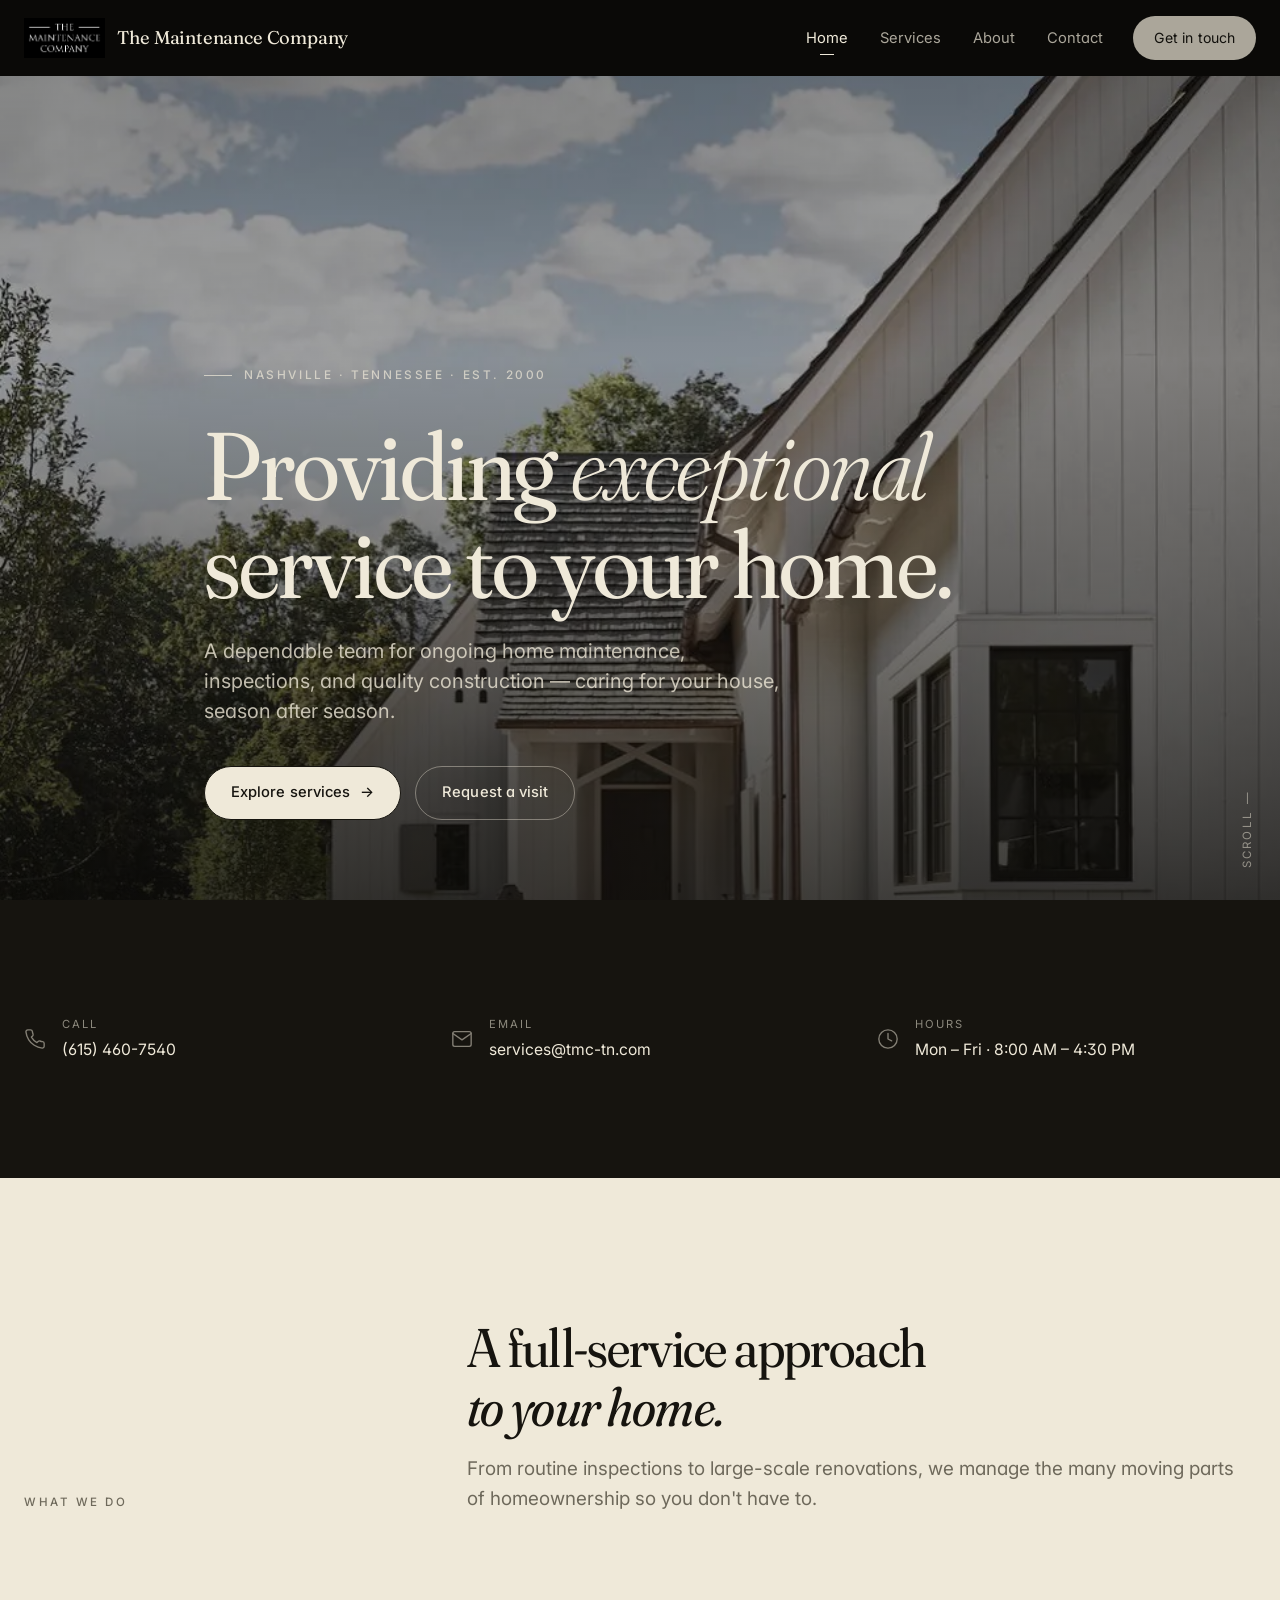
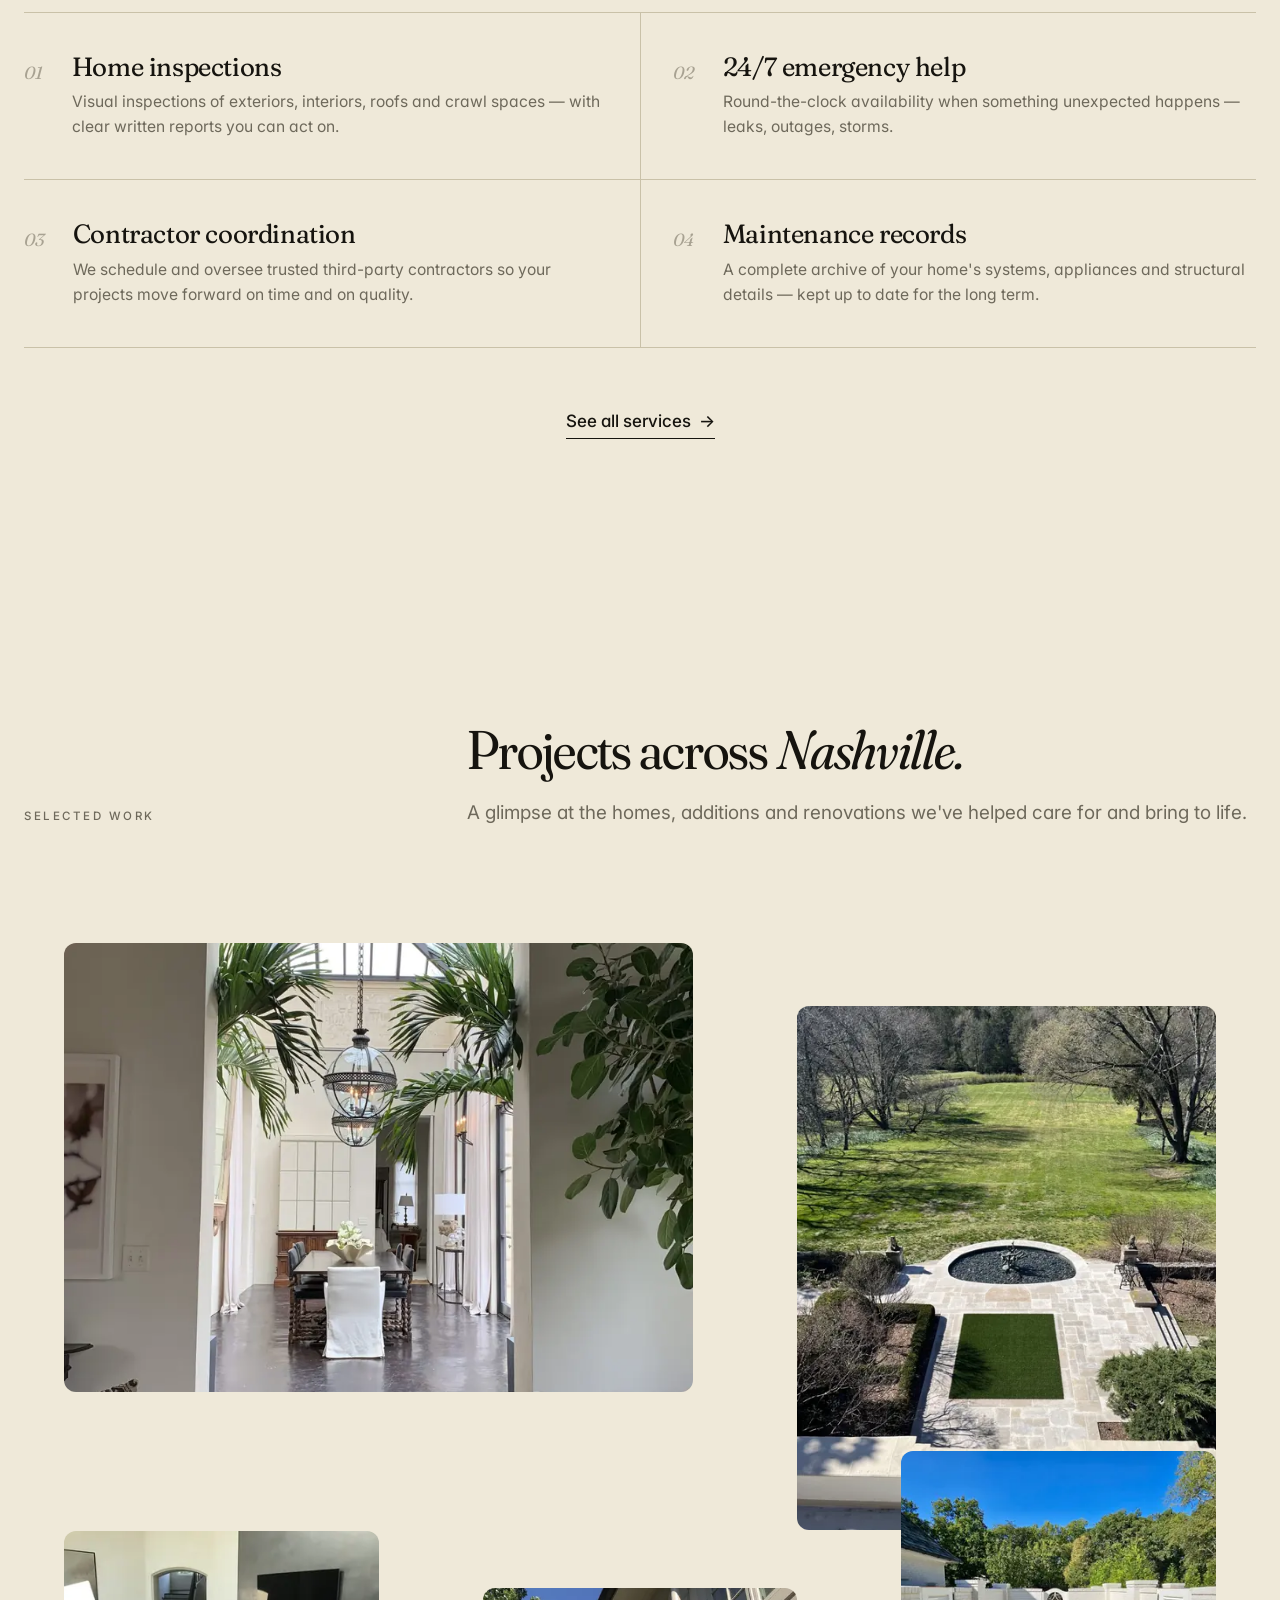
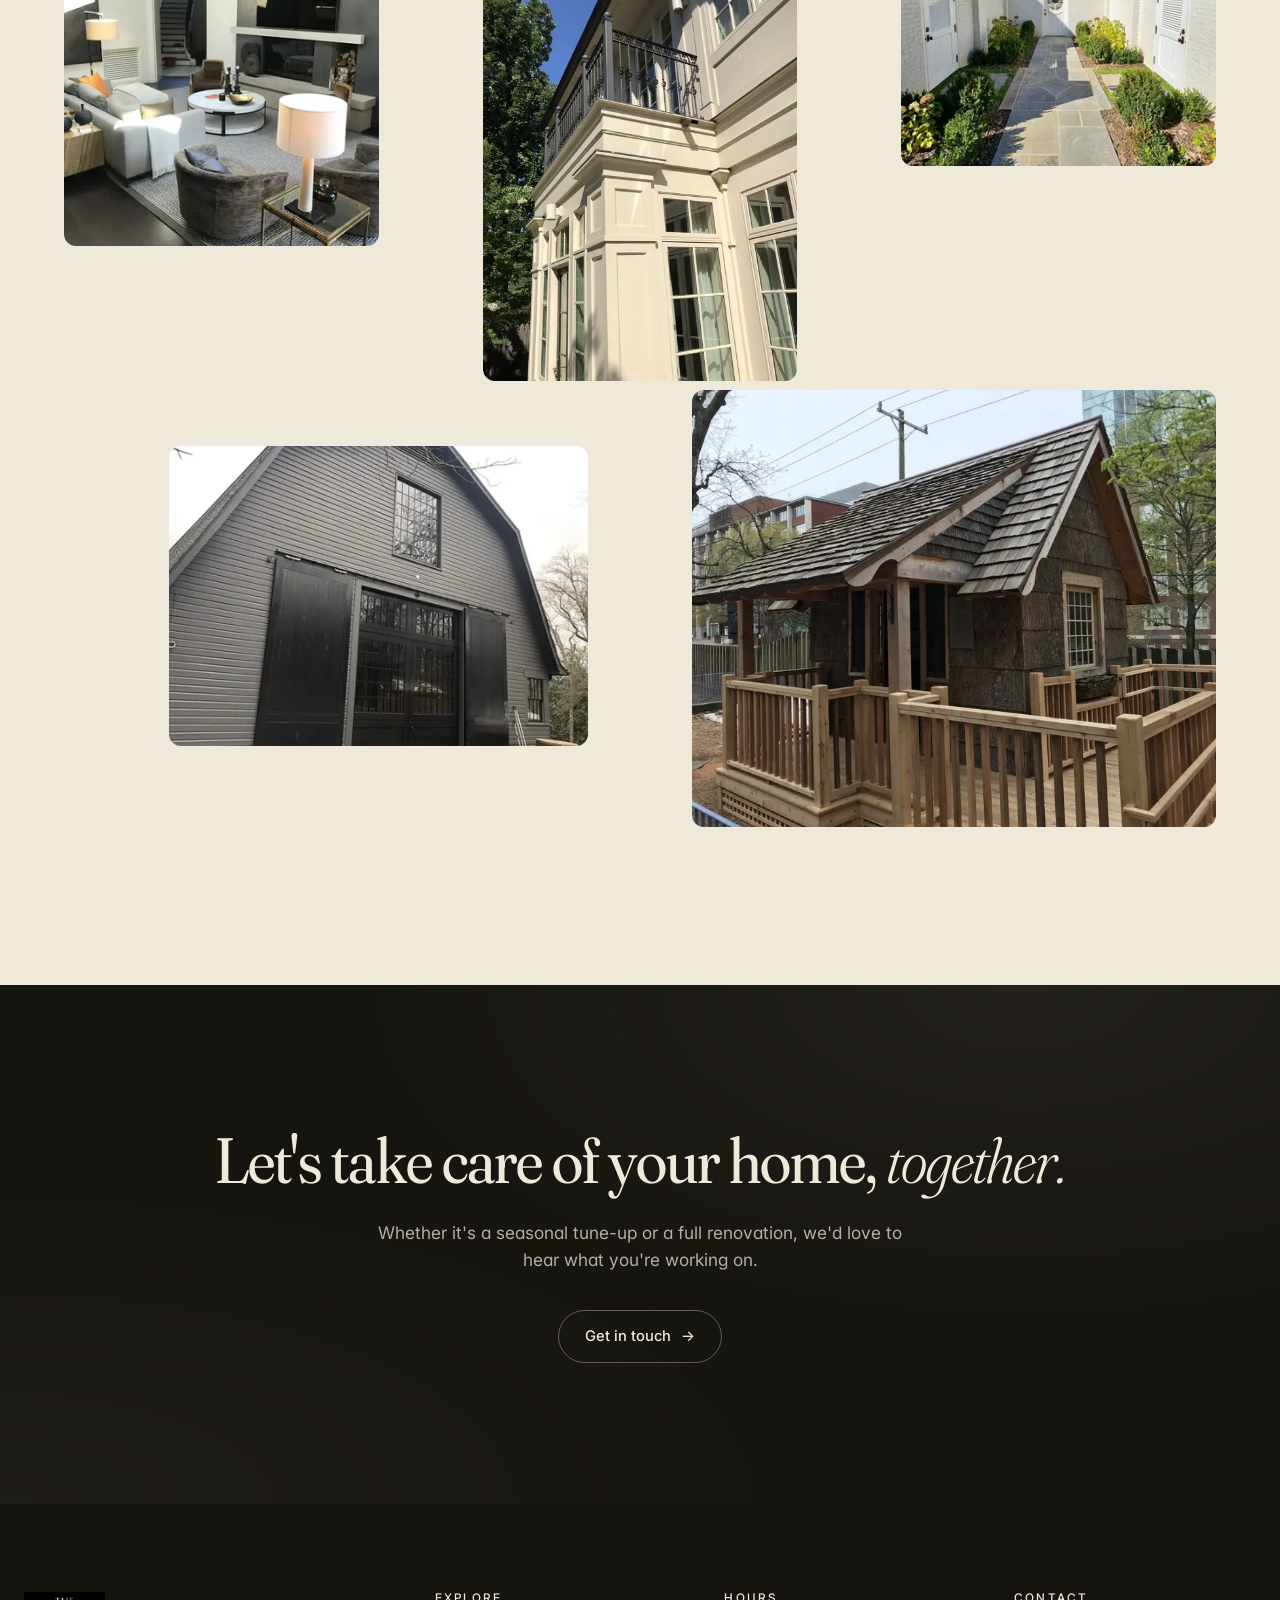
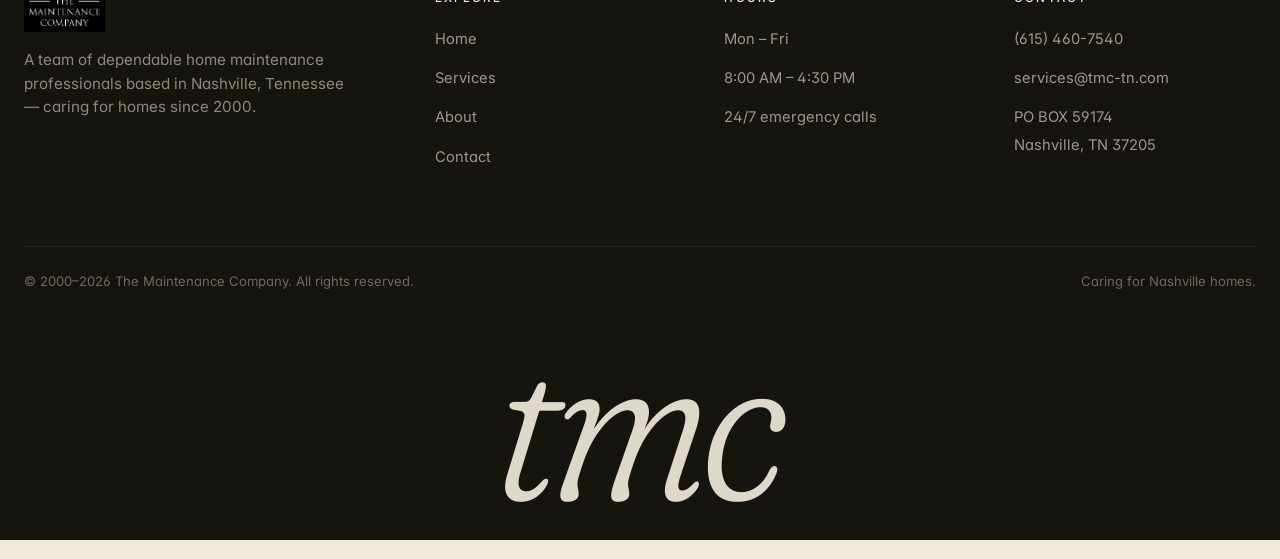
==== index.html @ e2f95df9 "Initial commit: TMC website redesign Modern responsive rebuild of tmc-tn.com: - Editorial cream + bl" ====
<!DOCTYPE html>
<html lang="en-US">
<head>
<meta charset="UTF-8" />
<meta name="viewport" content="width=device-width, initial-scale=1" />
<meta name="theme-color" content="#0a0907" />
<title>The Maintenance Company — Home Maintenance & Renovation in Nashville, TN</title>
<meta name="description" content="The Maintenance Company is a Nashville-based home maintenance, renovation and construction team. Inspections, seasonal upkeep, additions and remodels with personable, hassle-free service." />
<meta property="og:title" content="The Maintenance Company — Nashville" />
<meta property="og:description" content="Providing exceptional home maintenance and construction services across Nashville, TN." />
<meta property="og:image" content="images/hero-bg-974w.jpg" />
<meta property="og:type" content="website" />
<link rel="icon" type="image/png" href="images/logo-165w.png" />
<link rel="preconnect" href="https://fonts.googleapis.com">
<link rel="preconnect" href="https://fonts.gstatic.com" crossorigin>
<link href="https://fonts.googleapis.com/css2?family=Fraunces:ital,opsz,wght,SOFT@0,9..144,300..600,30..100;1,9..144,300..600,30..100&family=Inter:wght@300;400;500&display=swap" rel="stylesheet">
<link rel="stylesheet" href="css/styles.css" />
</head>
<body>

<a href="#main" class="skip-link">Skip to content</a>

<header class="site-header">
  <nav class="nav" aria-label="Primary">
    <a href="index.html" class="nav-logo" aria-label="The Maintenance Company — Home">
      <img src="images/logo-165w.png" alt="" width="120" height="40" />
      <span class="nav-logo-text">The Maintenance Company</span>
    </a>
    <button class="nav-toggle" aria-label="Toggle menu" aria-expanded="false" aria-controls="nav-links">
      <span class="nav-toggle-bar"></span>
    </button>
    <ul class="nav-links" id="nav-links">
      <li><a href="index.html" class="is-active">Home</a></li>
      <li><a href="services.html">Services</a></li>
      <li><a href="about.html">About</a></li>
      <li><a href="contact.html">Contact</a></li>
      <li class="nav-cta"><a href="contact.html" class="btn">Get in touch</a></li>
    </ul>
  </nav>
</header>

<main id="main">

  <section class="hero">
    <div class="hero-bg">
      <picture>
        <source type="image/webp" srcset="images/hero-bg-974w.webp">
        <img src="images/hero-bg-974w.jpg" alt="Beautifully maintained Nashville home" loading="eager" fetchpriority="high" />
      </picture>
    </div>
    <div class="container hero-inner reveal">
      <span class="hero-eyebrow">Nashville · Tennessee · est. 2000</span>
      <h1>Providing <em>exceptional</em><br />service to your home.</h1>
      <p class="lead">A dependable team for ongoing home maintenance, inspections, and quality construction — caring for your house, season after season.</p>
      <div class="hero-actions">
        <a href="services.html" class="btn btn-secondary">Explore services <span class="arrow" aria-hidden="true">→</span></a>
        <a href="contact.html" class="btn btn-ghost">Request a visit</a>
      </div>
    </div>
    <span class="hero-meta">scroll —</span>
  </section>

  <section class="quick-info section-tight" aria-label="Quick contact">
    <div class="container">
      <div class="quick-info-grid">
        <div class="quick-info-item">
          <span class="quick-info-icon" aria-hidden="true">
            <svg width="22" height="22" viewBox="0 0 24 24" fill="none" stroke="currentColor" stroke-width="1.5" stroke-linecap="round" stroke-linejoin="round"><path d="M22 16.92v3a2 2 0 0 1-2.18 2 19.79 19.79 0 0 1-8.63-3.07 19.5 19.5 0 0 1-6-6 19.79 19.79 0 0 1-3.07-8.67A2 2 0 0 1 4.11 2h3a2 2 0 0 1 2 1.72c.13.96.37 1.9.72 2.81a2 2 0 0 1-.45 2.11L8.09 9.91a16 16 0 0 0 6 6l1.27-1.27a2 2 0 0 1 2.11-.45c.91.35 1.85.59 2.81.72A2 2 0 0 1 22 16.92z"/></svg>
          </span>
          <div>
            <p class="quick-info-label">Call</p>
            <p class="quick-info-value"><a href="tel:+16154607540">(615) 460-7540</a></p>
          </div>
        </div>
        <div class="quick-info-item">
          <span class="quick-info-icon" aria-hidden="true">
            <svg width="22" height="22" viewBox="0 0 24 24" fill="none" stroke="currentColor" stroke-width="1.5" stroke-linecap="round" stroke-linejoin="round"><path d="M4 4h16c1.1 0 2 .9 2 2v12c0 1.1-.9 2-2 2H4c-1.1 0-2-.9-2-2V6c0-1.1.9-2 2-2z"/><polyline points="22,6 12,13 2,6"/></svg>
          </span>
          <div>
            <p class="quick-info-label">Email</p>
            <p class="quick-info-value"><a href="mailto:services@tmc-tn.com">services@tmc-tn.com</a></p>
          </div>
        </div>
        <div class="quick-info-item">
          <span class="quick-info-icon" aria-hidden="true">
            <svg width="22" height="22" viewBox="0 0 24 24" fill="none" stroke="currentColor" stroke-width="1.5" stroke-linecap="round" stroke-linejoin="round"><circle cx="12" cy="12" r="10"/><polyline points="12 6 12 12 16 14"/></svg>
          </span>
          <div>
            <p class="quick-info-label">Hours</p>
            <p class="quick-info-value">Mon – Fri · 8:00 AM – 4:30 PM</p>
          </div>
        </div>
      </div>
    </div>
  </section>

  <section id="services">
    <div class="container">
      <div class="section-head-split reveal">
        <div class="eyebrow-col">
          <span class="section-eyebrow">What we do</span>
        </div>
        <div>
          <h2>A full-service approach<br /><em>to your home.</em></h2>
          <p class="lead">From routine inspections to large-scale renovations, we manage the many moving parts of homeownership so you don't have to.</p>
        </div>
      </div>

      <div class="services-overview">
        <article class="service-item reveal">
          <span class="service-num">01</span>
          <div>
            <h3>Home inspections</h3>
            <p>Visual inspections of exteriors, interiors, roofs and crawl spaces — with clear written reports you can act on.</p>
          </div>
        </article>
        <article class="service-item reveal">
          <span class="service-num">02</span>
          <div>
            <h3>24/7 emergency help</h3>
            <p>Round-the-clock availability when something unexpected happens — leaks, outages, storms.</p>
          </div>
        </article>
        <article class="service-item reveal">
          <span class="service-num">03</span>
          <div>
            <h3>Contractor coordination</h3>
            <p>We schedule and oversee trusted third-party contractors so your projects move forward on time and on quality.</p>
          </div>
        </article>
        <article class="service-item reveal">
          <span class="service-num">04</span>
          <div>
            <h3>Maintenance records</h3>
            <p>A complete archive of your home's systems, appliances and structural details — kept up to date for the long term.</p>
          </div>
        </article>
      </div>

      <div style="text-align:center; margin-top:56px;" class="reveal">
        <a href="services.html" class="text-link">See all services <span class="arrow" aria-hidden="true">→</span></a>
      </div>
    </div>
  </section>

  <section>
    <div class="container-wide">
      <div class="section-head-split reveal">
        <div class="eyebrow-col">
          <span class="section-eyebrow">Selected work</span>
        </div>
        <div>
          <h2>Projects across <em>Nashville.</em></h2>
          <p class="lead">A glimpse at the homes, additions and renovations we've helped care for and bring to life.</p>
        </div>
      </div>

      <div class="gallery-editorial">
        <figure class="g-tile g-1 reveal" data-full="images/IMG_4064-1400w.jpg">
          <picture>
            <source type="image/webp" srcset="images/IMG_4064-480w.webp 480w, images/IMG_4064-800w.webp 800w, images/IMG_4064-1400w.webp 1400w" sizes="(max-width: 980px) 100vw, 55vw">
            <img loading="lazy" src="images/IMG_4064-800w.jpg" alt="Renovated home exterior detail" />
          </picture>
          <figcaption class="g-tile-caption">Exterior care</figcaption>
        </figure>

        <figure class="g-tile g-2 reveal" data-full="images/IMG_3232-1400w.jpg">
          <picture>
            <source type="image/webp" srcset="images/IMG_3232-480w.webp 480w, images/IMG_3232-800w.webp 800w, images/IMG_3232-1400w.webp 1400w" sizes="(max-width: 980px) 50vw, 35vw">
            <img loading="lazy" src="images/IMG_3232-800w.jpg" alt="Interior renovation" />
          </picture>
          <figcaption class="g-tile-caption">Interior detail</figcaption>
        </figure>

        <figure class="g-tile g-3 reveal" data-full="images/IMG_0415-1400w.jpg">
          <picture>
            <source type="image/webp" srcset="images/IMG_0415-480w.webp 480w, images/IMG_0415-800w.webp 800w" sizes="(max-width: 980px) 50vw, 30vw">
            <img loading="lazy" src="images/IMG_0415-800w.jpg" alt="Project work" />
          </picture>
        </figure>

        <figure class="g-tile g-4 reveal" data-full="images/IMG_3199-1400w.jpg">
          <picture>
            <source type="image/webp" srcset="images/IMG_3199-480w.webp 480w, images/IMG_3199-800w.webp 800w, images/IMG_3199-1400w.webp 1400w" sizes="(max-width: 980px) 50vw, 30vw">
            <img loading="lazy" src="images/IMG_3199-800w.jpg" alt="Interior finishing details" />
          </picture>
          <figcaption class="g-tile-caption">Finishes</figcaption>
        </figure>

        <figure class="g-tile g-5 reveal" data-full="images/IMG_0534-1400w.jpg">
          <picture>
            <source type="image/webp" srcset="images/IMG_0534-480w.webp 480w, images/IMG_0534-800w.webp 800w, images/IMG_0534-1400w.webp 1400w" sizes="(max-width: 980px) 50vw, 30vw">
            <img loading="lazy" src="images/IMG_0534-800w.jpg" alt="Restored facade" />
          </picture>
        </figure>

        <figure class="g-tile g-6 reveal" data-full="images/IMG_5004-1400w.jpg">
          <picture>
            <source type="image/webp" srcset="images/IMG_5004-480w.webp 480w, images/IMG_5004-800w.webp 800w, images/IMG_5004-1400w.webp 1400w" sizes="(max-width: 980px) 50vw, 35vw">
            <img loading="lazy" src="images/IMG_5004-800w.jpg" alt="Custom carpentry detail" />
          </picture>
          <figcaption class="g-tile-caption">Carpentry</figcaption>
        </figure>

        <figure class="g-tile g-7 reveal" data-full="images/IMG_0948-1400w.jpg">
          <picture>
            <source type="image/webp" srcset="images/IMG_0948-480w.webp 480w, images/IMG_0948-800w.webp 800w, images/IMG_0948-1400w.webp 1400w" sizes="(max-width: 980px) 100vw, 45vw">
            <img loading="lazy" src="images/IMG_0948-800w.jpg" alt="Home upgrade and finishes" />
          </picture>
          <figcaption class="g-tile-caption">Site work</figcaption>
        </figure>
      </div>
    </div>
  </section>

  <section class="cta-strip">
    <div class="container">
      <div class="cta-strip-inner reveal">
        <h2>Let's take care of your home, <em>together.</em></h2>
        <p>Whether it's a seasonal tune-up or a full renovation, we'd love to hear what you're working on.</p>
        <a href="contact.html" class="btn cta-btn">Get in touch <span class="arrow" aria-hidden="true">→</span></a>
      </div>
    </div>
  </section>

</main>

<footer class="site-footer">
  <div class="container">
    <div class="footer-grid">
      <div class="footer-brand">
        <a href="index.html" class="nav-logo">
          <img src="images/logo-165w.png" alt="" width="120" height="40" />
        </a>
        <p>A team of dependable home maintenance professionals based in Nashville, Tennessee — caring for homes since 2000.</p>
      </div>
      <div>
        <h4 class="footer-heading">Explore</h4>
        <ul class="footer-list">
          <li><a href="index.html">Home</a></li>
          <li><a href="services.html">Services</a></li>
          <li><a href="about.html">About</a></li>
          <li><a href="contact.html">Contact</a></li>
        </ul>
      </div>
      <div>
        <h4 class="footer-heading">Hours</h4>
        <ul class="footer-list">
          <li><span>Mon – Fri</span></li>
          <li><span>8:00 AM – 4:30 PM</span></li>
          <li><span>24/7 emergency calls</span></li>
        </ul>
      </div>
      <div>
        <h4 class="footer-heading">Contact</h4>
        <ul class="footer-list">
          <li><a href="tel:+16154607540">(615) 460-7540</a></li>
          <li><a href="mailto:services@tmc-tn.com">services@tmc-tn.com</a></li>
          <li><span>PO BOX 59174<br />Nashville, TN 37205</span></li>
        </ul>
      </div>
    </div>
    <div class="footer-bottom">
      <span>© 2000–<span id="year">2025</span> The Maintenance Company. All rights reserved.</span>
      <span>Caring for Nashville homes.</span>
    </div>
  </div>
  <p class="footer-wordmark" aria-hidden="true">tmc</p>
</footer>

<div class="lightbox" role="dialog" aria-modal="true" aria-label="Image preview">
  <button class="lightbox-close" aria-label="Close">
    <svg width="18" height="18" viewBox="0 0 24 24" fill="none" stroke="currentColor" stroke-width="1.5" stroke-linecap="round" stroke-linejoin="round"><line x1="18" y1="6" x2="6" y2="18"/><line x1="6" y1="6" x2="18" y2="18"/></svg>
  </button>
  <button class="lightbox-prev" aria-label="Previous">
    <svg width="20" height="20" viewBox="0 0 24 24" fill="none" stroke="currentColor" stroke-width="1.5" stroke-linecap="round" stroke-linejoin="round"><polyline points="15 18 9 12 15 6"/></svg>
  </button>
  <img src="" alt="" />
  <button class="lightbox-next" aria-label="Next">
    <svg width="20" height="20" viewBox="0 0 24 24" fill="none" stroke="currentColor" stroke-width="1.5" stroke-linecap="round" stroke-linejoin="round"><polyline points="9 18 15 12 9 6"/></svg>
  </button>
</div>

<script src="js/main.js" defer></script>
</body>
</html>
---- css/styles.css ----
/* ============================================================
   The Maintenance Company — Editorial Cream Theme
   ============================================================ */

:root {
  /* Surface */
  --bg:           #efe9d9;
  --bg-deep:      #e8e1cc;
  --paper:        #f7f3e7;
  --paper-soft:   #f1ecdc;

  /* Ink */
  --ink:          #16140f;
  --ink-soft:     #2a2722;
  --ink-muted:    #6e695b;
  --ink-faint:    #a8a292;

  /* Lines */
  --line:         #c9c1a8;
  --line-soft:    #d9d3bd;

  /* Accents */
  --highlight:    #c8c590;          /* warm olive marker */
  --highlight-soft:#dcd9a8;
  --header-bg:    #0a0907;
  --header-fg:    #efe9d9;

  /* Typography */
  --font-serif:   "Fraunces", Georgia, "Times New Roman", serif;
  --font-sans:    "Inter", -apple-system, BlinkMacSystemFont, "Segoe UI", Roboto, sans-serif;

  /* Layout */
  --container:    1280px;
  --container-wide: 1440px;
  --header-h:     76px;

  --ease:         cubic-bezier(0.16, 1, 0.3, 1);
  --t-slow:       0.6s;
  --t-med:        0.35s;
  --t-fast:       0.2s;

  --radius-sm:    6px;
  --radius-md:    12px;
  --radius-lg:    20px;
  --radius-pill:  999px;
}

/* ---------- Reset ---------- */
*, *::before, *::after { box-sizing: border-box; }
html { scroll-behavior: smooth; -webkit-text-size-adjust: 100%; }
body {
  margin: 0;
  font-family: var(--font-sans);
  font-weight: 400;
  font-size: 17px;
  line-height: 1.6;
  color: var(--ink-soft);
  background: var(--bg);
  -webkit-font-smoothing: antialiased;
  -moz-osx-font-smoothing: grayscale;
  font-feature-settings: "ss01", "cv11";
}
img, svg { max-width: 100%; height: auto; display: block; }
a {
  color: var(--ink);
  text-decoration: none;
  transition: opacity var(--t-fast) var(--ease), color var(--t-fast) var(--ease);
}
button { font-family: inherit; cursor: pointer; }

/* ---------- Type ---------- */
h1, h2, h3, h4 {
  font-family: var(--font-serif);
  font-weight: 400;
  line-height: 1.08;
  letter-spacing: -0.015em;
  color: var(--ink);
  margin: 0 0 0.5em;
  font-variation-settings: "opsz" 144, "SOFT" 50;
}
h1 { font-size: clamp(2.6rem, 6vw, 5rem); }
h2 { font-size: clamp(2rem, 4.4vw, 3.4rem); }
h3 { font-size: clamp(1.3rem, 2.2vw, 1.65rem); font-variation-settings: "opsz" 48, "SOFT" 50; }
h4 { font-size: 1.05rem; font-variation-settings: "opsz" 24; }

em { font-style: italic; }
.italic { font-style: italic; }
.highlight {
  background-image: linear-gradient(transparent 58%, var(--highlight) 58%);
  padding: 0 0.12em;
}
.serif { font-family: var(--font-serif); }

p { margin: 0 0 1em; }
p.lead { font-size: 1.18rem; line-height: 1.55; color: var(--ink-muted); }

/* ---------- Layout ---------- */
.container       { max-width: var(--container); margin: 0 auto; padding: 0 24px; }
.container-wide  { max-width: var(--container-wide); margin: 0 auto; padding: 0 24px; }
.container-narrow{ max-width: 800px; margin: 0 auto; padding: 0 24px; }

section { padding: clamp(80px, 11vw, 144px) 0; }
.section-tight { padding: clamp(48px, 7vw, 88px) 0; }

/* ---------- Buttons ---------- */
.btn {
  display: inline-flex;
  align-items: center;
  gap: 10px;
  padding: 14px 26px;
  font-family: var(--font-sans);
  font-weight: 500;
  font-size: 0.92rem;
  letter-spacing: 0.005em;
  border-radius: 999px;
  border: 1px solid transparent;
  transition: opacity var(--t-fast) var(--ease), background var(--t-fast) var(--ease), color var(--t-fast) var(--ease), border-color var(--t-fast) var(--ease);
  cursor: pointer;
  text-decoration: none;
  white-space: nowrap;
}
.btn .arrow {
  display: inline-block;
  transition: transform var(--t-med) var(--ease);
}
.btn:hover .arrow { transform: translateX(3px); }

.btn-primary {
  background: var(--ink);
  color: var(--bg);
}
.btn-primary:hover { opacity: 0.88; color: var(--bg); }

.btn-secondary {
  background: var(--bg);
  color: var(--ink);
  border-color: var(--ink);
}
.btn-secondary:hover { background: var(--ink); color: var(--bg); }

.btn-ghost {
  background: transparent;
  color: var(--header-fg);
  border-color: rgba(239, 233, 217, 0.4);
}
.btn-ghost:hover {
  border-color: var(--header-fg);
  background: rgba(239, 233, 217, 0.08);
  color: var(--header-fg);
}

.btn-outline-light {
  background: transparent;
  color: var(--header-fg);
  border-color: rgba(239, 233, 217, 0.35);
}
.btn-outline-light:hover {
  border-color: var(--header-fg);
  color: var(--header-fg);
}

/* Subtle text link with animated underline */
.text-link {
  display: inline-flex;
  align-items: center;
  gap: 8px;
  font-weight: 500;
  color: var(--ink);
  position: relative;
  padding: 4px 0;
}
.text-link::after {
  content: "";
  position: absolute;
  left: 0; right: 0;
  bottom: 0;
  height: 1px;
  background: currentColor;
  transform: scaleX(1);
  transform-origin: right;
  transition: transform var(--t-med) var(--ease);
}
.text-link:hover::after { transform: scaleX(0); transform-origin: left; }
.text-link .arrow { transition: transform var(--t-med) var(--ease); }
.text-link:hover .arrow { transform: translateX(4px); }

/* ---------- Header ---------- */
.site-header {
  position: fixed;
  top: 0; left: 0; right: 0;
  z-index: 100;
  height: var(--header-h);
  background: var(--header-bg);
  color: var(--header-fg);
  transition: background var(--t-med) var(--ease);
}
.nav {
  height: 100%;
  display: flex;
  align-items: center;
  justify-content: space-between;
  max-width: var(--container-wide);
  margin: 0 auto;
  padding: 0 24px;
}
.nav-logo {
  display: flex;
  align-items: center;
  gap: 12px;
  color: var(--header-fg);
}
.nav-logo img {
  height: 40px;
  width: auto;
}
.nav-logo-text {
  font-family: var(--font-serif);
  font-weight: 400;
  font-size: 1.15rem;
  letter-spacing: -0.01em;
  display: none;
}
@media (min-width: 1000px) { .nav-logo-text { display: inline; } }

.nav-links {
  display: flex;
  align-items: center;
  gap: 4px;
  list-style: none;
  margin: 0;
  padding: 0;
}
.nav-links a {
  color: var(--header-fg);
  font-weight: 400;
  font-size: 0.92rem;
  padding: 8px 14px;
  position: relative;
  opacity: 0.7;
  transition: opacity var(--t-fast) var(--ease);
}
.nav-links a:hover { opacity: 1; }
.nav-links a.is-active { opacity: 1; }
.nav-links a.is-active::after {
  content: "";
  position: absolute;
  left: 50%;
  transform: translateX(-50%);
  bottom: 0;
  width: 14px;
  height: 1px;
  background: var(--header-fg);
}
.nav-cta { margin-left: 12px; }
.nav-cta .btn {
  background: var(--header-fg);
  color: var(--ink);
  padding: 10px 20px;
  font-size: 0.88rem;
}
.nav-cta .btn:hover { background: var(--bg); color: var(--ink); opacity: 1; }

.nav-toggle {
  display: none;
  background: none;
  border: 0;
  width: 44px;
  height: 44px;
  padding: 0;
  color: var(--header-fg);
  align-items: center;
  justify-content: center;
}
.nav-toggle-bar {
  display: block;
  width: 22px;
  height: 1.5px;
  background: currentColor;
  position: relative;
  transition: background var(--t-fast) var(--ease);
}
.nav-toggle-bar::before, .nav-toggle-bar::after {
  content: "";
  position: absolute;
  width: 22px;
  height: 1.5px;
  background: currentColor;
  left: 0;
  transition: transform var(--t-med) var(--ease), top var(--t-med) var(--ease);
}
.nav-toggle-bar::before { top: -6px; }
.nav-toggle-bar::after  { top:  6px; }
.nav-toggle[aria-expanded="true"] .nav-toggle-bar { background: transparent; }
.nav-toggle[aria-expanded="true"] .nav-toggle-bar::before { top: 0; transform: rotate(45deg); }
.nav-toggle[aria-expanded="true"] .nav-toggle-bar::after  { top: 0; transform: rotate(-45deg); }

@media (max-width: 900px) {
  .nav-toggle { display: inline-flex; }
  .nav-links {
    position: fixed;
    top: var(--header-h);
    left: 0; right: 0;
    flex-direction: column;
    align-items: stretch;
    gap: 0;
    padding: 24px;
    background: var(--header-bg);
    transform: translateY(-110%);
    transition: transform var(--t-med) var(--ease);
    max-height: calc(100vh - var(--header-h));
    overflow-y: auto;
  }
  .nav-links.is-open { transform: translateY(0); }
  .nav-links a { padding: 14px 8px; font-size: 1.05rem; opacity: 0.85; }
  .nav-links a.is-active::after { display: none; }
  .nav-cta { margin: 12px 0 0; }
  .nav-cta .btn { width: 100%; justify-content: center; }
}

/* ---------- Hero ---------- */
.hero {
  position: relative;
  min-height: 100vh;
  display: flex;
  align-items: flex-end;
  color: var(--header-fg);
  padding: var(--header-h) 0 80px;
  overflow: hidden;
  background: var(--header-bg);
}
.hero-bg {
  position: absolute;
  inset: 0;
  z-index: 0;
}
.hero-bg img {
  width: 100%;
  height: 100%;
  object-fit: cover;
  object-position: center;
}
.hero-bg::after {
  content: "";
  position: absolute;
  inset: 0;
  background: linear-gradient(180deg, rgba(10,9,7,0.5) 0%, rgba(10,9,7,0.35) 40%, rgba(10,9,7,0.78) 100%);
}
.hero-inner {
  position: relative;
  z-index: 1;
  max-width: 920px;
  width: 100%;
}
.hero-eyebrow {
  display: inline-flex;
  align-items: center;
  gap: 12px;
  font-size: 0.74rem;
  font-weight: 500;
  letter-spacing: 0.22em;
  text-transform: uppercase;
  color: var(--header-fg);
  opacity: 0.7;
  margin-bottom: 32px;
}
.hero-eyebrow::before {
  content: "";
  width: 28px;
  height: 1px;
  background: currentColor;
}
.hero h1 {
  color: var(--header-fg);
  font-size: clamp(2.8rem, 7.5vw, 6rem);
  line-height: 1.02;
  margin-bottom: 24px;
  font-variation-settings: "opsz" 144, "SOFT" 50;
}
.hero h1 em {
  font-style: italic;
  font-weight: 300;
  color: var(--header-fg);
}
.hero p.lead {
  font-size: clamp(1.05rem, 1.6vw, 1.25rem);
  color: rgba(239, 233, 217, 0.78);
  margin-bottom: 40px;
  max-width: 580px;
  line-height: 1.5;
}
.hero-actions {
  display: flex;
  flex-wrap: wrap;
  gap: 14px;
}
.hero-meta {
  position: absolute;
  bottom: 32px;
  right: 24px;
  z-index: 1;
  font-size: 0.72rem;
  letter-spacing: 0.2em;
  text-transform: uppercase;
  color: var(--header-fg);
  opacity: 0.5;
  writing-mode: vertical-rl;
  transform: rotate(180deg);
  display: none;
}
@media (min-width: 1200px) { .hero-meta { display: block; } }

/* ---------- Page intro (replaces page-header) ---------- */
.page-intro {
  padding-top: calc(var(--header-h) + 72px);
  padding-bottom: clamp(64px, 8vw, 112px);
}
.page-intro .crumb {
  display: inline-block;
  font-size: 0.72rem;
  letter-spacing: 0.2em;
  text-transform: uppercase;
  color: var(--ink-muted);
  margin-bottom: 24px;
}
.page-intro h1 {
  font-size: clamp(2.4rem, 5.5vw, 4.5rem);
  margin-bottom: 24px;
  max-width: 900px;
}
.page-intro p.lead {
  max-width: 640px;
  margin-bottom: 0;
}

/* ---------- Quick info ---------- */
.quick-info {
  background: var(--ink);
  color: var(--header-fg);
}
.quick-info .container { padding-top: 28px; padding-bottom: 28px; }
.quick-info-grid {
  display: grid;
  grid-template-columns: repeat(3, 1fr);
  gap: 48px;
  align-items: center;
}
.quick-info-item {
  display: flex;
  align-items: center;
  gap: 16px;
}
.quick-info-icon {
  color: var(--header-fg);
  opacity: 0.5;
  flex: 0 0 auto;
}
.quick-info-label {
  font-size: 0.7rem;
  letter-spacing: 0.18em;
  text-transform: uppercase;
  color: rgba(239, 233, 217, 0.55);
  margin: 0 0 3px;
}
.quick-info-value {
  font-size: 0.98rem;
  font-weight: 400;
  margin: 0;
  color: var(--header-fg);
}
.quick-info-value a { color: inherit; }
.quick-info-value a:hover { opacity: 0.75; }
@media (max-width: 740px) {
  .quick-info-grid { grid-template-columns: 1fr; gap: 18px; }
  .quick-info .container { padding-top: 24px; padding-bottom: 24px; }
}

/* ---------- Section heading ---------- */
.section-eyebrow {
  display: inline-block;
  font-size: 0.72rem;
  font-weight: 500;
  letter-spacing: 0.22em;
  text-transform: uppercase;
  color: var(--ink-muted);
  margin-bottom: 20px;
}
.section-head {
  max-width: 760px;
  margin: 0 auto clamp(48px, 7vw, 80px);
  text-align: center;
}
.section-head.left { margin-left: 0; margin-right: 0; text-align: left; }
.section-head p {
  font-size: 1.05rem;
  color: var(--ink-muted);
  max-width: 600px;
  margin-inline: auto;
}
.section-head.left p { margin-inline: 0; }

/* Split heading with eyebrow on left, intro on right */
.section-head-split {
  display: grid;
  grid-template-columns: 1fr 2fr;
  gap: 48px;
  margin-bottom: clamp(48px, 7vw, 80px);
  align-items: end;
}
.section-head-split .eyebrow-col { color: var(--ink-muted); }
.section-head-split h2 { margin: 0 0 18px; }
@media (max-width: 860px) {
  .section-head-split { grid-template-columns: 1fr; gap: 16px; }
}

/* ---------- Services overview (home) ---------- */
.services-overview {
  display: grid;
  grid-template-columns: repeat(2, 1fr);
  gap: 0;
  border-top: 1px solid var(--line);
}
.service-item {
  padding: 40px 32px 40px 0;
  position: relative;
  display: flex;
  align-items: flex-start;
  gap: 28px;
  border-bottom: 1px solid var(--line);
  transition: background var(--t-med) var(--ease);
}
.service-item:nth-child(2n) { padding-left: 32px; padding-right: 0; border-left: 1px solid var(--line); }
.service-item:hover { background: var(--paper-soft); }
.service-num {
  font-family: var(--font-serif);
  font-style: italic;
  font-size: 1.1rem;
  color: var(--ink-faint);
  letter-spacing: 0.02em;
  margin-top: 6px;
  flex: 0 0 auto;
  font-variation-settings: "opsz" 24;
}
.service-item h3 { margin: 0 0 8px; }
.service-item p { color: var(--ink-muted); margin: 0; font-size: 0.98rem; }

@media (max-width: 740px) {
  .services-overview { grid-template-columns: 1fr; }
  .service-item, .service-item:nth-child(2n) { padding: 28px 0; border-left: 0; }
}

/* ---------- Service detail blocks (services page) ---------- */
.service-detail {
  display: grid;
  grid-template-columns: 1.15fr 1fr;
  gap: clamp(40px, 6vw, 80px);
  align-items: start;
  margin-bottom: clamp(80px, 12vw, 160px);
  padding: 0;
}
.service-detail:last-of-type { margin-bottom: 0; }
.service-detail.reverse { grid-template-columns: 1fr 1.15fr; }
.service-detail.reverse .service-detail-media { order: 2; }

.service-detail-media {
  position: relative;
  border-radius: var(--radius-md);
  overflow: hidden;
  aspect-ratio: 4 / 5;
  background: var(--paper-soft);
}
.service-detail-media img {
  width: 100%; height: 100%;
  object-fit: cover;
  transition: transform 1.2s var(--ease);
}
.service-detail-media:hover img { transform: scale(1.04); }
.service-detail-media .img-caption {
  position: absolute;
  left: 24px; bottom: 20px;
  font-size: 0.72rem;
  letter-spacing: 0.18em;
  text-transform: uppercase;
  color: var(--header-fg);
  text-shadow: 0 1px 8px rgba(0,0,0,0.4);
  z-index: 1;
}

.service-detail-content {
  position: sticky;
  top: calc(var(--header-h) + 32px);
  padding-top: 8px;
}
.service-detail-content h2 { margin-bottom: 18px; }
.service-detail-content > p {
  font-size: 1.08rem;
  color: var(--ink-muted);
  margin-bottom: 32px;
  line-height: 1.55;
}
.service-list-grid {
  display: grid;
  grid-template-columns: 1fr 1fr;
  gap: 0 32px;
}
.service-list {
  list-style: none;
  margin: 0;
  padding: 0;
}
.service-list li {
  padding: 12px 0;
  border-bottom: 1px solid var(--line-soft);
  font-size: 0.97rem;
  color: var(--ink-soft);
  display: flex;
  align-items: baseline;
  gap: 12px;
}
.service-list li::before {
  content: "—";
  color: var(--ink-faint);
  font-variant-numeric: tabular-nums;
  flex: 0 0 auto;
}
.service-list li:last-child { border-bottom: 0; }

.service-sub-heading {
  font-family: var(--font-sans);
  font-weight: 500;
  font-size: 0.74rem;
  letter-spacing: 0.2em;
  text-transform: uppercase;
  color: var(--ink-muted);
  margin: 32px 0 14px;
  display: flex;
  align-items: center;
  gap: 12px;
}
.service-sub-heading::before {
  content: "";
  width: 18px;
  height: 1px;
  background: var(--ink-faint);
}

@media (max-width: 920px) {
  .service-detail, .service-detail.reverse { grid-template-columns: 1fr; gap: 32px; }
  .service-detail.reverse .service-detail-media { order: 0; }
  .service-detail-media { aspect-ratio: 4 / 3; }
  .service-detail-content { position: static; }
  .service-list-grid { grid-template-columns: 1fr 1fr; gap: 0 24px; }
}
@media (max-width: 540px) {
  .service-list-grid { grid-template-columns: 1fr; }
}

/* ---------- Editorial gallery (home) ---------- */
.gallery-editorial {
  display: grid;
  grid-template-columns: repeat(12, 1fr);
  gap: 24px;
  align-items: start;
}
.g-tile {
  overflow: hidden;
  border-radius: var(--radius-md);
  background: var(--paper-soft);
  position: relative;
  cursor: zoom-in;
}
.g-tile img {
  width: 100%;
  height: 100%;
  object-fit: cover;
  transition: transform 0.9s var(--ease), opacity var(--t-med) var(--ease);
}
.g-tile:hover img { transform: scale(1.04); }

.g-tile.g-1 { grid-column: 1 / span 7; aspect-ratio: 7 / 5; }
.g-tile.g-2 { grid-column: 8 / span 5; aspect-ratio: 4 / 5; margin-top: 80px; }
.g-tile.g-3 { grid-column: 1 / span 4; aspect-ratio: 1 / 1; margin-top: -40px; }
.g-tile.g-4 { grid-column: 5 / span 4; aspect-ratio: 4 / 5; }
.g-tile.g-5 { grid-column: 9 / span 4; aspect-ratio: 1 / 1; margin-top: -120px; }
.g-tile.g-6 { grid-column: 2 / span 5; aspect-ratio: 7 / 5; margin-top: 24px; }
.g-tile.g-7 { grid-column: 7 / span 6; aspect-ratio: 6 / 5; margin-top: -32px; }

.g-tile-caption {
  position: absolute;
  left: 20px; bottom: 16px;
  font-family: var(--font-serif);
  font-style: italic;
  font-size: 0.95rem;
  color: var(--header-fg);
  letter-spacing: 0.01em;
  text-shadow: 0 1px 12px rgba(0,0,0,0.5);
  opacity: 0;
  transform: translateY(8px);
  transition: opacity var(--t-med) var(--ease), transform var(--t-med) var(--ease);
}
.g-tile:hover .g-tile-caption { opacity: 1; transform: translateY(0); }

@media (max-width: 980px) {
  .gallery-editorial { grid-template-columns: repeat(6, 1fr); gap: 16px; }
  .g-tile.g-1 { grid-column: 1 / span 6; aspect-ratio: 7 / 5; margin-top: 0; }
  .g-tile.g-2 { grid-column: 1 / span 3; aspect-ratio: 4 / 5; margin-top: 0; }
  .g-tile.g-3 { grid-column: 4 / span 3; aspect-ratio: 4 / 5; margin-top: 0; }
  .g-tile.g-4 { grid-column: 1 / span 6; aspect-ratio: 7 / 5; margin-top: 0; }
  .g-tile.g-5 { grid-column: 1 / span 3; aspect-ratio: 1 / 1; margin-top: 0; }
  .g-tile.g-6 { grid-column: 4 / span 3; aspect-ratio: 1 / 1; margin-top: 0; }
  .g-tile.g-7 { grid-column: 1 / span 6; aspect-ratio: 7 / 5; margin-top: 0; }
}
@media (max-width: 600px) {
  .gallery-editorial { grid-template-columns: 1fr; }
  .g-tile { grid-column: 1 !important; aspect-ratio: 4 / 3 !important; margin-top: 0 !important; }
}

/* ---------- Project grid (services page) ---------- */
.project-grid {
  display: grid;
  grid-template-columns: repeat(12, 1fr);
  gap: 24px;
}
.p-tile { overflow: hidden; border-radius: var(--radius-md); background: var(--paper-soft); cursor: zoom-in; position: relative; }
.p-tile img { width: 100%; height: 100%; object-fit: cover; transition: transform 0.9s var(--ease); }
.p-tile:hover img { transform: scale(1.04); }
.p-1 { grid-column: 1 / span 8; aspect-ratio: 16 / 10; }
.p-2 { grid-column: 9 / span 4; aspect-ratio: 4 / 5; }
.p-3 { grid-column: 1 / span 4; aspect-ratio: 4 / 5; }
.p-4 { grid-column: 5 / span 4; aspect-ratio: 1 / 1; }
.p-5 { grid-column: 9 / span 4; aspect-ratio: 4 / 5; }
.p-6 { grid-column: 1 / span 6; aspect-ratio: 5 / 4; }
.p-7 { grid-column: 7 / span 6; aspect-ratio: 5 / 4; }
@media (max-width: 980px) {
  .project-grid { grid-template-columns: repeat(6, 1fr); }
  .p-1 { grid-column: 1 / span 6; aspect-ratio: 16 / 10; }
  .p-2 { grid-column: 1 / span 3; aspect-ratio: 4 / 5; }
  .p-3 { grid-column: 4 / span 3; aspect-ratio: 4 / 5; }
  .p-4 { grid-column: 1 / span 3; aspect-ratio: 1 / 1; }
  .p-5 { grid-column: 4 / span 3; aspect-ratio: 1 / 1; }
  .p-6 { grid-column: 1 / span 6; aspect-ratio: 5 / 4; }
  .p-7 { grid-column: 1 / span 6; aspect-ratio: 5 / 4; }
}
@media (max-width: 600px) {
  .project-grid { grid-template-columns: 1fr; }
  .p-tile { grid-column: 1 !important; aspect-ratio: 4 / 3 !important; }
}

/* ---------- Lightbox ---------- */
.lightbox {
  position: fixed;
  inset: 0;
  background: rgba(10, 9, 7, 0.96);
  z-index: 200;
  display: none;
  align-items: center;
  justify-content: center;
  padding: 32px;
  cursor: zoom-out;
}
.lightbox.is-open { display: flex; }
.lightbox img {
  max-width: 100%;
  max-height: 90vh;
  border-radius: var(--radius-sm);
  cursor: default;
}
.lightbox-close, .lightbox-prev, .lightbox-next {
  position: absolute;
  background: transparent;
  color: var(--header-fg);
  border: 1px solid rgba(239, 233, 217, 0.25);
  width: 44px; height: 44px;
  border-radius: 50%;
  display: grid;
  place-items: center;
  transition: background var(--t-fast) var(--ease), border-color var(--t-fast) var(--ease);
  cursor: pointer;
}
.lightbox-close:hover, .lightbox-prev:hover, .lightbox-next:hover {
  background: rgba(239, 233, 217, 0.08);
  border-color: var(--header-fg);
}
.lightbox-close { top: 24px; right: 24px; }
.lightbox-prev  { left: 24px; top: 50%; transform: translateY(-50%); }
.lightbox-next  { right: 24px; top: 50%; transform: translateY(-50%); }

/* ---------- About intro ---------- */
.about-intro {
  display: grid;
  grid-template-columns: 1fr 1fr;
  gap: clamp(40px, 6vw, 96px);
  align-items: start;
}
.about-intro-statement {
  font-family: var(--font-serif);
  font-size: clamp(1.7rem, 3vw, 2.4rem);
  line-height: 1.18;
  color: var(--ink);
  margin: 0;
  letter-spacing: -0.01em;
  font-variation-settings: "opsz" 72, "SOFT" 50;
}
.about-intro-statement em { font-style: italic; font-weight: 300; }
.about-intro-body { color: var(--ink-muted); font-size: 1.04rem; line-height: 1.65; }
.about-intro-body p:first-child { margin-top: 0; }
.about-intro-body p:last-child  { margin-bottom: 0; }
@media (max-width: 860px) {
  .about-intro { grid-template-columns: 1fr; gap: 32px; }
}

/* ---------- Stats ---------- */
.stats {
  background: var(--paper);
  border-top: 1px solid var(--line);
  border-bottom: 1px solid var(--line);
}
.stats-grid {
  display: grid;
  grid-template-columns: repeat(4, 1fr);
  gap: 32px;
}
.stat {
  border-left: 1px solid var(--line);
  padding-left: 24px;
}
.stat:first-child { border-left: 0; padding-left: 0; }
.stat-num {
  font-family: var(--font-serif);
  font-weight: 400;
  font-style: italic;
  font-size: clamp(2.4rem, 4vw, 3.4rem);
  color: var(--ink);
  margin: 0;
  line-height: 1;
  font-variation-settings: "opsz" 72;
}
.stat-label {
  margin-top: 12px;
  font-size: 0.78rem;
  letter-spacing: 0.16em;
  text-transform: uppercase;
  color: var(--ink-muted);
}
@media (max-width: 740px) {
  .stats-grid { grid-template-columns: repeat(2, 1fr); gap: 32px 24px; }
  .stat { border-left: 0; padding-left: 0; }
  .stat:nth-child(odd) { padding-right: 12px; }
}

/* ---------- Team ---------- */
.team-grid {
  display: grid;
  grid-template-columns: repeat(auto-fill, minmax(220px, 1fr));
  gap: 24px;
}
.team-card {
  background: transparent;
  border: 1px solid var(--line-soft);
  border-radius: var(--radius-md);
  padding: 0;
  transition: border-color var(--t-med) var(--ease), background var(--t-med) var(--ease);
  overflow: hidden;
}
.team-card:hover { border-color: var(--line); background: var(--paper-soft); }
.team-avatar {
  width: 100%;
  aspect-ratio: 1 / 1;
  background: var(--paper-soft);
  display: grid;
  place-items: center;
  border-bottom: 1px solid var(--line-soft);
  color: var(--ink-faint);
}
.team-card:hover .team-avatar { background: var(--paper); }
.team-avatar svg { width: 56%; height: 56%; }
.team-info { padding: 20px 22px; }
.team-name {
  font-family: var(--font-serif);
  font-weight: 400;
  font-size: 1.15rem;
  color: var(--ink);
  margin: 0 0 4px;
  font-variation-settings: "opsz" 36;
}
.team-email {
  font-size: 0.84rem;
  color: var(--ink-muted);
  word-break: break-all;
}
.team-email a { color: var(--ink-muted); }
.team-email a:hover { color: var(--ink); }

/* ---------- Contact ---------- */
.contact-grid {
  display: grid;
  grid-template-columns: 1.1fr 1fr;
  gap: clamp(40px, 6vw, 80px);
  align-items: start;
}
@media (max-width: 860px) { .contact-grid { grid-template-columns: 1fr; gap: 32px; } }

.contact-card {
  background: var(--paper);
  border: 1px solid var(--line-soft);
  border-radius: var(--radius-md);
  padding: clamp(28px, 4vw, 44px);
}
.contact-info-list {
  list-style: none;
  margin: 0;
  padding: 0;
}
.contact-info-list li {
  display: flex;
  gap: 18px;
  padding: 20px 0;
  border-bottom: 1px solid var(--line-soft);
}
.contact-info-list li:last-child { border-bottom: 0; padding-bottom: 0; }
.contact-info-list li:first-child { padding-top: 0; }
.contact-info-icon {
  flex: 0 0 22px;
  color: var(--ink-faint);
  margin-top: 4px;
}
.contact-info-label {
  font-size: 0.72rem;
  letter-spacing: 0.16em;
  text-transform: uppercase;
  color: var(--ink-muted);
  margin: 0 0 6px;
}
.contact-info-value {
  font-size: 1rem;
  color: var(--ink);
  margin: 0;
  line-height: 1.45;
}
.contact-info-value a { color: var(--ink); }
.contact-info-value a:hover { opacity: 0.7; }

/* Form */
.form-field { margin-bottom: 20px; }
.form-field label {
  display: block;
  font-size: 0.72rem;
  font-weight: 500;
  letter-spacing: 0.14em;
  text-transform: uppercase;
  color: var(--ink-muted);
  margin-bottom: 8px;
}
.form-field input,
.form-field textarea {
  width: 100%;
  padding: 12px 0;
  font-family: inherit;
  font-size: 1rem;
  color: var(--ink);
  background: transparent;
  border: 0;
  border-bottom: 1px solid var(--line);
  border-radius: 0;
  transition: border-color var(--t-fast) var(--ease);
}
.form-field input::placeholder,
.form-field textarea::placeholder { color: var(--ink-faint); }
.form-field input:focus,
.form-field textarea:focus {
  outline: 0;
  border-bottom-color: var(--ink);
}
.form-field textarea { resize: vertical; min-height: 110px; }
.form-row { display: grid; grid-template-columns: 1fr 1fr; gap: 24px; }
@media (max-width: 540px) { .form-row { grid-template-columns: 1fr; gap: 0; } }
.form-status {
  margin-top: 16px;
  font-size: 0.88rem;
  color: var(--ink-muted);
}
.form-status.success { color: var(--ink); }

.map-embed {
  border-radius: var(--radius-md);
  overflow: hidden;
  border: 1px solid var(--line-soft);
  background: var(--paper-soft);
  margin-top: 32px;
}
.map-embed iframe {
  display: block;
  width: 100%;
  height: 320px;
  border: 0;
  filter: grayscale(0.2) contrast(0.95);
}

/* ---------- CTA strip (black, editorial) ---------- */
.cta-strip {
  background: var(--ink);
  color: var(--header-fg);
  position: relative;
  overflow: hidden;
}
.cta-strip::before {
  content: "";
  position: absolute;
  inset: 0;
  background:
    radial-gradient(ellipse at 80% 0%, rgba(239, 233, 217, 0.06), transparent 50%),
    radial-gradient(ellipse at 0% 100%, rgba(239, 233, 217, 0.04), transparent 50%);
  pointer-events: none;
}
.cta-strip .container { position: relative; }
.cta-strip-inner {
  max-width: 920px;
  margin: 0 auto;
  text-align: center;
}
.cta-strip h2 {
  color: var(--header-fg);
  font-size: clamp(2.2rem, 5vw, 4rem);
  margin-bottom: 24px;
  font-variation-settings: "opsz" 144, "SOFT" 50;
}
.cta-strip h2 em { font-style: italic; font-weight: 300; }
.cta-strip p {
  color: rgba(239, 233, 217, 0.72);
  font-size: 1.08rem;
  margin: 0 auto 36px;
  max-width: 560px;
}
.cta-strip .cta-btn {
  background: transparent;
  color: var(--header-fg);
  border: 1px solid rgba(239, 233, 217, 0.35);
}
.cta-strip .cta-btn:hover {
  background: var(--header-fg);
  color: var(--ink);
  border-color: var(--header-fg);
  opacity: 1;
}

/* ---------- Footer (editorial with wordmark) ---------- */
.site-footer {
  background: var(--ink);
  color: rgba(239, 233, 217, 0.72);
  padding: 88px 0 0;
}
.footer-grid {
  display: grid;
  grid-template-columns: 1.5fr 1fr 1fr 1fr;
  gap: 48px;
  margin-bottom: 64px;
}
@media (max-width: 860px) {
  .footer-grid { grid-template-columns: 1fr 1fr; gap: 32px; }
}
@media (max-width: 540px) {
  .footer-grid { grid-template-columns: 1fr; gap: 24px; }
}
.footer-brand .nav-logo { color: var(--header-fg); margin-bottom: 16px; }
.footer-brand p {
  color: rgba(239, 233, 217, 0.55);
  font-size: 0.95rem;
  max-width: 320px;
  line-height: 1.55;
}
.footer-heading {
  font-family: var(--font-sans);
  font-weight: 500;
  font-size: 0.74rem;
  letter-spacing: 0.18em;
  text-transform: uppercase;
  color: var(--header-fg);
  margin: 0 0 20px;
}
.footer-list {
  list-style: none;
  margin: 0;
  padding: 0;
}
.footer-list li { margin-bottom: 12px; }
.footer-list a, .footer-list span {
  color: rgba(239, 233, 217, 0.62);
  font-size: 0.92rem;
  line-height: 1.45;
}
.footer-list a:hover { color: var(--header-fg); }
.footer-bottom {
  border-top: 1px solid rgba(239, 233, 217, 0.08);
  padding: 24px 0 28px;
  display: flex;
  flex-wrap: wrap;
  justify-content: space-between;
  gap: 16px;
  color: rgba(239, 233, 217, 0.4);
  font-size: 0.82rem;
}
.footer-wordmark {
  font-family: var(--font-serif);
  font-style: italic;
  font-weight: 300;
  font-size: clamp(5rem, 18vw, 18rem);
  line-height: 0.85;
  color: var(--header-fg);
  opacity: 0.92;
  letter-spacing: -0.02em;
  white-space: nowrap;
  margin: 0;
  padding: 0 0 24px;
  text-align: center;
  font-variation-settings: "opsz" 144, "SOFT" 100;
  user-select: none;
}

/* ---------- Reveal on scroll ---------- */
.reveal {
  opacity: 0;
  transform: translateY(16px);
  transition: opacity 0.9s var(--ease), transform 0.9s var(--ease);
}
.reveal.is-visible {
  opacity: 1;
  transform: none;
}
.reveal-stagger > * {
  opacity: 0;
  transform: translateY(20px);
  transition: opacity 0.9s var(--ease), transform 0.9s var(--ease);
  transition-delay: calc(var(--i, 0) * 80ms);
}
.reveal-stagger.is-visible > * {
  opacity: 1;
  transform: none;
}

/* ---------- Utility ---------- */
.skip-link {
  position: absolute;
  top: -100px;
  left: 16px;
  background: var(--ink);
  color: var(--header-fg);
  padding: 12px 18px;
  border-radius: var(--radius-sm);
  z-index: 200;
}
.skip-link:focus { top: 12px; color: var(--header-fg); }

.divider {
  height: 1px;
  background: var(--line);
  border: 0;
  margin: 0;
}

@media (prefers-reduced-motion: reduce) {
  *, *::before, *::after {
    animation-duration: 0.001s !important;
    transition-duration: 0.001s !important;
    scroll-behavior: auto !important;
  }
  .reveal, .reveal-stagger > * { opacity: 1; transform: none; }
}
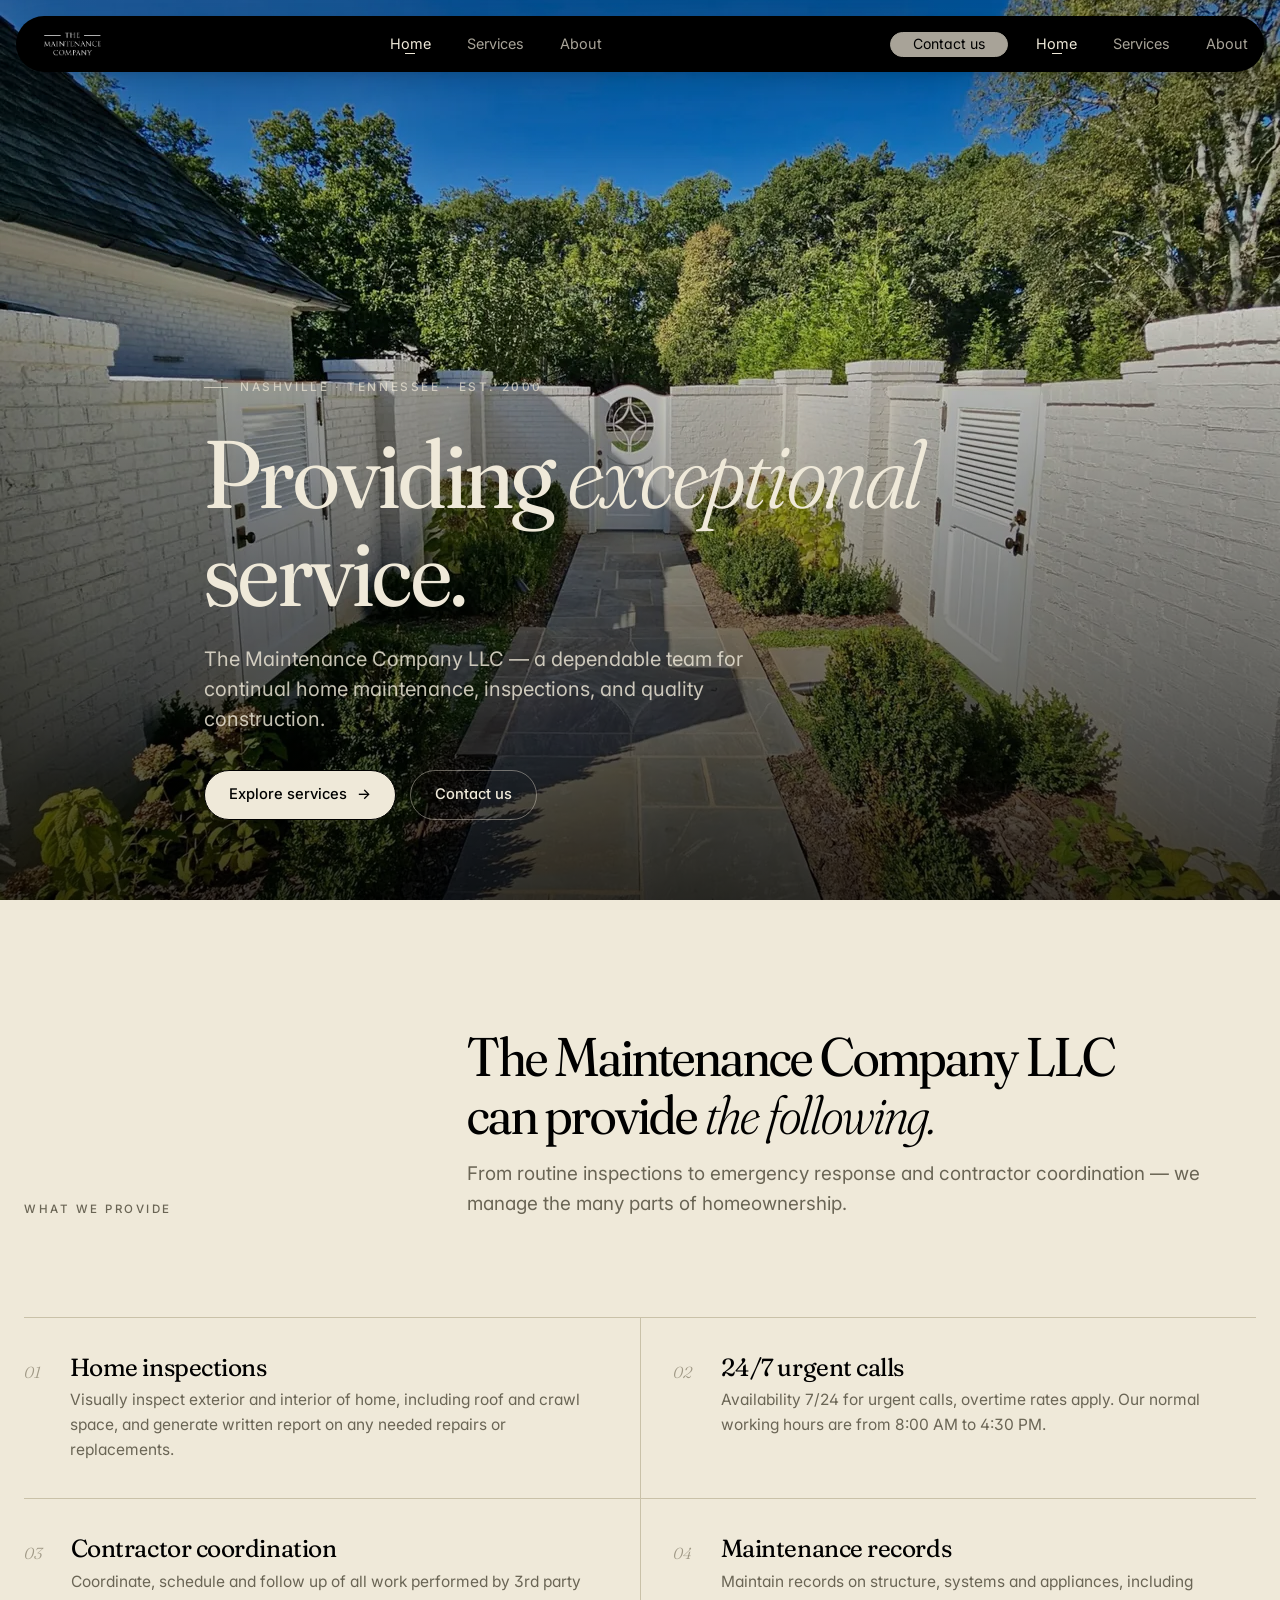
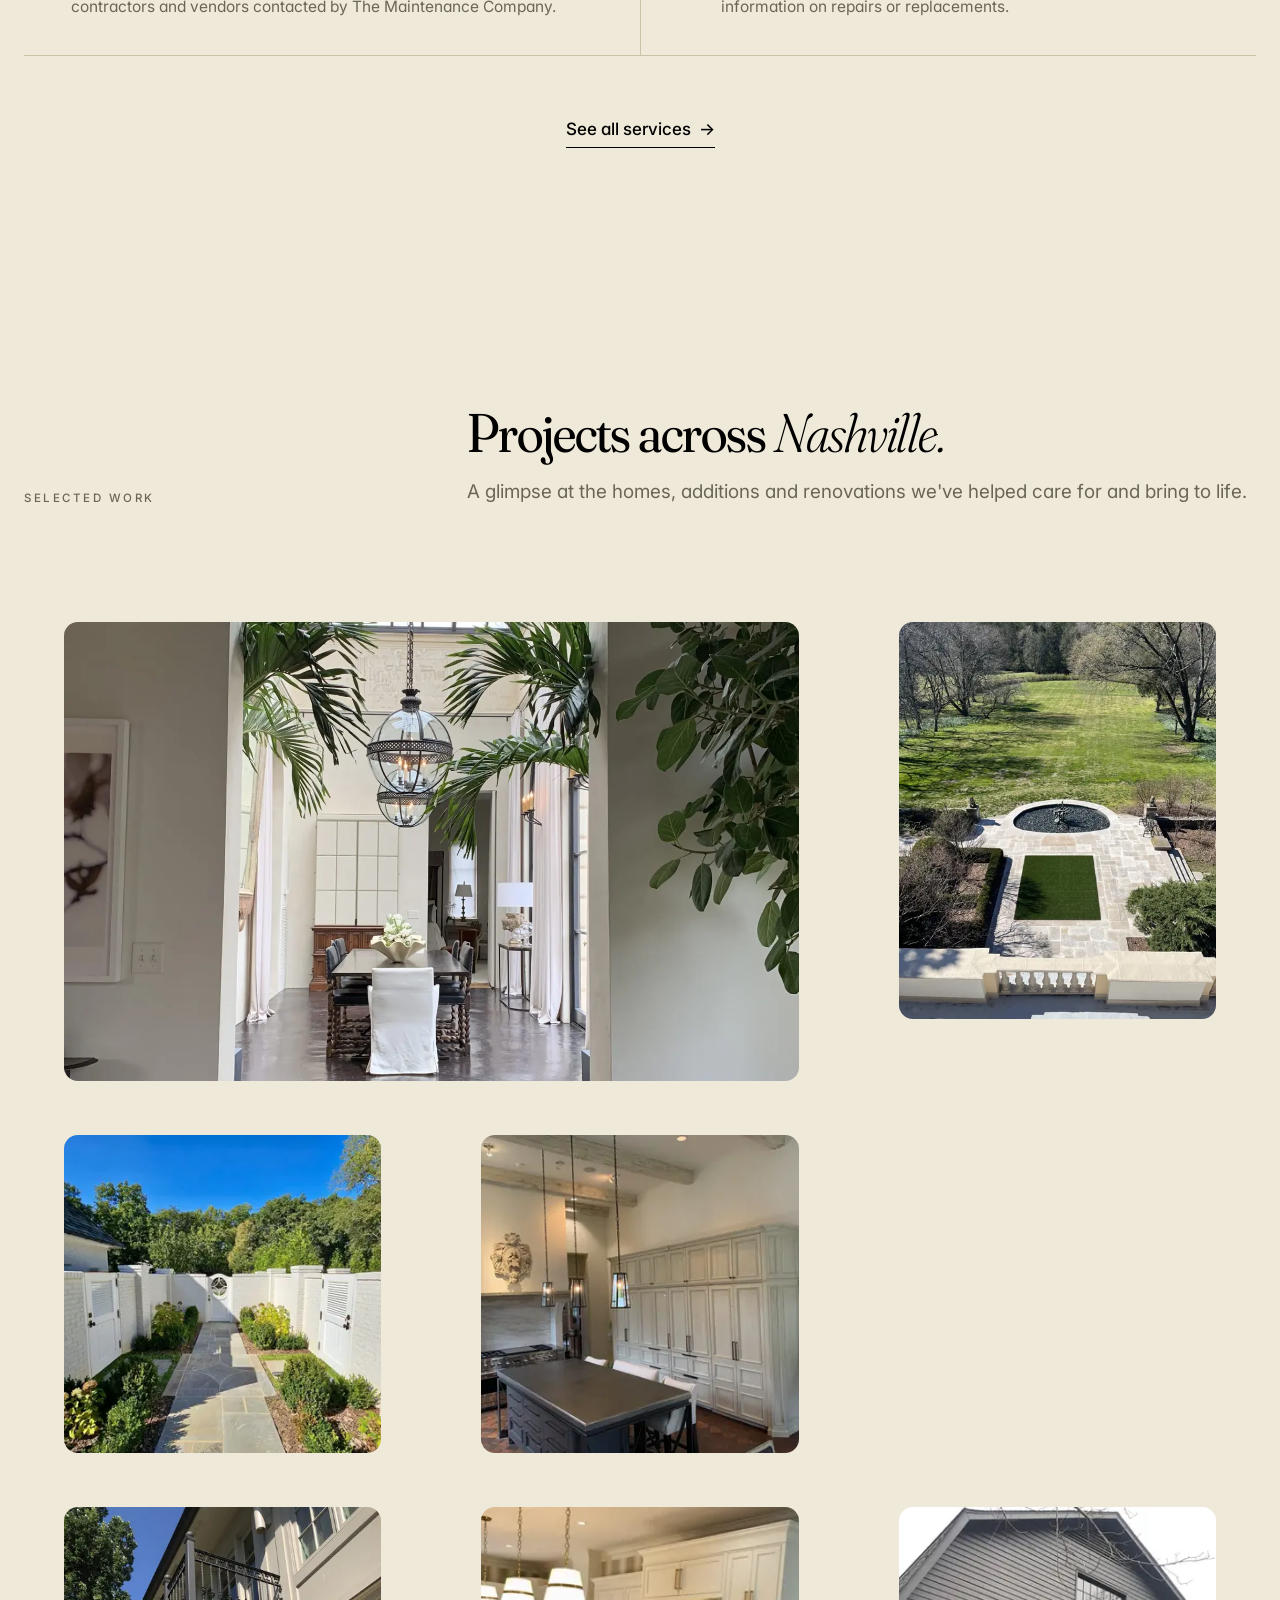
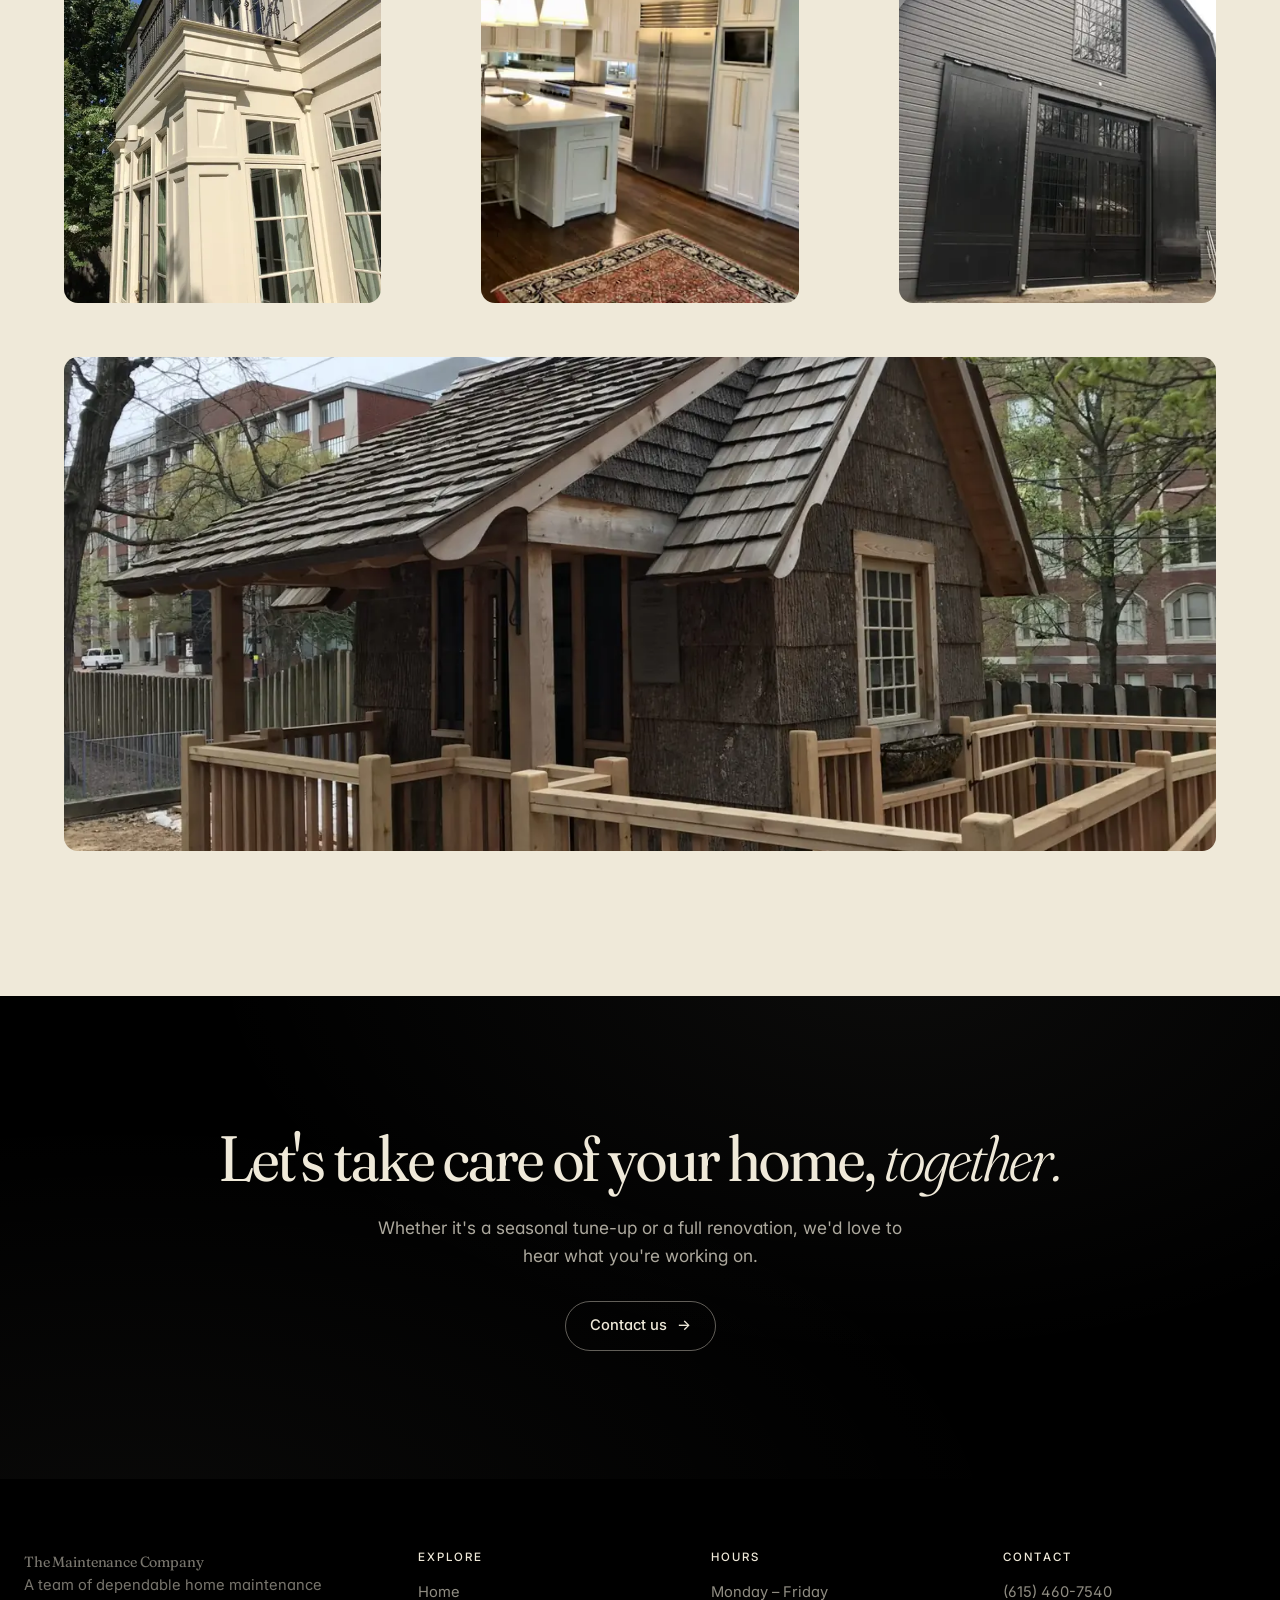
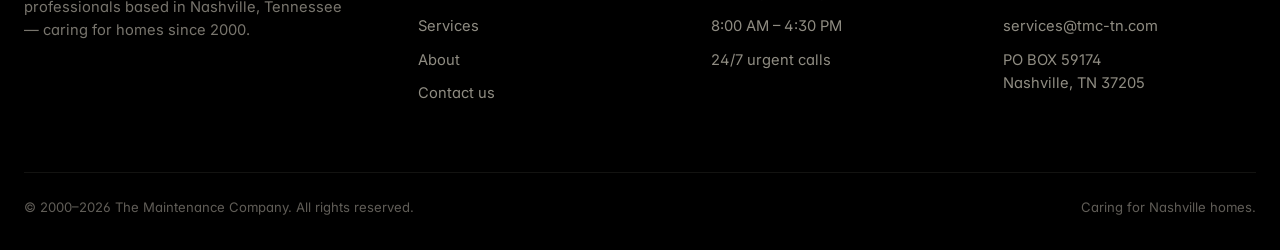
==== commit d782fc99: "v3 redesign: floating black pill header, monochrome editorial - Pure black (#000) header in floating" ====
--- a/index.html
+++ b/index.html
@@ -3,12 +3,12 @@
 <head>
 <meta charset="UTF-8" />
 <meta name="viewport" content="width=device-width, initial-scale=1" />
-<meta name="theme-color" content="#0a0907" />
-<title>The Maintenance Company — Home Maintenance & Renovation in Nashville, TN</title>
-<meta name="description" content="The Maintenance Company is a Nashville-based home maintenance, renovation and construction team. Inspections, seasonal upkeep, additions and remodels with personable, hassle-free service." />
+<meta name="theme-color" content="#000000" />
+<title>The Maintenance Company — Providing Exceptional Service in Nashville, TN</title>
+<meta name="description" content="The Maintenance Company LLC — Nashville-based home maintenance, inspections and construction. Visual home inspections, 24/7 urgent calls, third-party contractor coordination and records management." />
 <meta property="og:title" content="The Maintenance Company — Nashville" />
-<meta property="og:description" content="Providing exceptional home maintenance and construction services across Nashville, TN." />
-<meta property="og:image" content="images/hero-bg-974w.jpg" />
+<meta property="og:description" content="Providing exceptional service to your home." />
+<meta property="og:image" content="images/hero-bg-1280w.jpg" />
 <meta property="og:type" content="website" />
 <link rel="icon" type="image/png" href="images/logo-165w.png" />
 <link rel="preconnect" href="https://fonts.googleapis.com">
@@ -23,20 +23,28 @@
 <header class="site-header">
   <nav class="nav" aria-label="Primary">
     <a href="index.html" class="nav-logo" aria-label="The Maintenance Company — Home">
-      <img src="images/logo-165w.png" alt="" width="120" height="40" />
-      <span class="nav-logo-text">The Maintenance Company</span>
+      <img src="images/logo-165w.png" alt="The Maintenance Company" />
     </a>
-    <button class="nav-toggle" aria-label="Toggle menu" aria-expanded="false" aria-controls="nav-links">
+    <div class="nav-center">
+      <ul class="nav-links">
+        <li><a href="index.html" class="is-active">Home</a></li>
+        <li><a href="services.html">Services</a></li>
+        <li><a href="about.html">About</a></li>
+      </ul>
+    </div>
+    <ul class="nav-links nav-cta">
+      <li><a href="contact.html" class="btn">Contact us</a></li>
+    </ul>
+    <button class="nav-toggle" aria-label="Toggle menu" aria-expanded="false" aria-controls="nav-mobile">
       <span class="nav-toggle-bar"></span>
     </button>
-    <ul class="nav-links" id="nav-links">
-      <li><a href="index.html" class="is-active">Home</a></li>
-      <li><a href="services.html">Services</a></li>
-      <li><a href="about.html">About</a></li>
-      <li><a href="contact.html">Contact</a></li>
-      <li class="nav-cta"><a href="contact.html" class="btn">Get in touch</a></li>
-    </ul>
   </nav>
+  <ul class="nav-links" id="nav-mobile">
+    <li><a href="index.html" class="is-active">Home</a></li>
+    <li><a href="services.html">Services</a></li>
+    <li><a href="about.html">About</a></li>
+    <li class="nav-cta-mobile"><a href="contact.html">Contact us</a></li>
+  </ul>
 </header>
 
 <main id="main">
@@ -44,52 +52,17 @@
   <section class="hero">
     <div class="hero-bg">
       <picture>
-        <source type="image/webp" srcset="images/hero-bg-974w.webp">
-        <img src="images/hero-bg-974w.jpg" alt="Beautifully maintained Nashville home" loading="eager" fetchpriority="high" />
+        <source type="image/webp" srcset="images/hero-bg-480w.webp 480w, images/hero-bg-800w.webp 800w, images/hero-bg-1280w.webp 1280w, images/hero-bg-1920w.webp 1920w" sizes="100vw">
+        <img src="images/hero-bg-1280w.jpg" srcset="images/hero-bg-480w.jpg 480w, images/hero-bg-800w.jpg 800w, images/hero-bg-1280w.jpg 1280w, images/hero-bg-1920w.jpg 1920w" sizes="100vw" alt="A beautifully maintained Nashville home" loading="eager" fetchpriority="high" />
       </picture>
     </div>
     <div class="container hero-inner reveal">
       <span class="hero-eyebrow">Nashville · Tennessee · est. 2000</span>
-      <h1>Providing <em>exceptional</em><br />service to your home.</h1>
-      <p class="lead">A dependable team for ongoing home maintenance, inspections, and quality construction — caring for your house, season after season.</p>
+      <h1>Providing <em>exceptional</em><br />service.</h1>
+      <p class="lead">The Maintenance Company LLC — a dependable team for continual home maintenance, inspections, and quality construction.</p>
       <div class="hero-actions">
         <a href="services.html" class="btn btn-secondary">Explore services <span class="arrow" aria-hidden="true">→</span></a>
-        <a href="contact.html" class="btn btn-ghost">Request a visit</a>
-      </div>
-    </div>
-    <span class="hero-meta">scroll —</span>
-  </section>
-
-  <section class="quick-info section-tight" aria-label="Quick contact">
-    <div class="container">
-      <div class="quick-info-grid">
-        <div class="quick-info-item">
-          <span class="quick-info-icon" aria-hidden="true">
-            <svg width="22" height="22" viewBox="0 0 24 24" fill="none" stroke="currentColor" stroke-width="1.5" stroke-linecap="round" stroke-linejoin="round"><path d="M22 16.92v3a2 2 0 0 1-2.18 2 19.79 19.79 0 0 1-8.63-3.07 19.5 19.5 0 0 1-6-6 19.79 19.79 0 0 1-3.07-8.67A2 2 0 0 1 4.11 2h3a2 2 0 0 1 2 1.72c.13.96.37 1.9.72 2.81a2 2 0 0 1-.45 2.11L8.09 9.91a16 16 0 0 0 6 6l1.27-1.27a2 2 0 0 1 2.11-.45c.91.35 1.85.59 2.81.72A2 2 0 0 1 22 16.92z"/></svg>
-          </span>
-          <div>
-            <p class="quick-info-label">Call</p>
-            <p class="quick-info-value"><a href="tel:+16154607540">(615) 460-7540</a></p>
-          </div>
-        </div>
-        <div class="quick-info-item">
-          <span class="quick-info-icon" aria-hidden="true">
-            <svg width="22" height="22" viewBox="0 0 24 24" fill="none" stroke="currentColor" stroke-width="1.5" stroke-linecap="round" stroke-linejoin="round"><path d="M4 4h16c1.1 0 2 .9 2 2v12c0 1.1-.9 2-2 2H4c-1.1 0-2-.9-2-2V6c0-1.1.9-2 2-2z"/><polyline points="22,6 12,13 2,6"/></svg>
-          </span>
-          <div>
-            <p class="quick-info-label">Email</p>
-            <p class="quick-info-value"><a href="mailto:services@tmc-tn.com">services@tmc-tn.com</a></p>
-          </div>
-        </div>
-        <div class="quick-info-item">
-          <span class="quick-info-icon" aria-hidden="true">
-            <svg width="22" height="22" viewBox="0 0 24 24" fill="none" stroke="currentColor" stroke-width="1.5" stroke-linecap="round" stroke-linejoin="round"><circle cx="12" cy="12" r="10"/><polyline points="12 6 12 12 16 14"/></svg>
-          </span>
-          <div>
-            <p class="quick-info-label">Hours</p>
-            <p class="quick-info-value">Mon – Fri · 8:00 AM – 4:30 PM</p>
-          </div>
-        </div>
+        <a href="contact.html" class="btn btn-ghost">Contact us</a>
       </div>
     </div>
   </section>
@@ -98,11 +71,11 @@
     <div class="container">
       <div class="section-head-split reveal">
         <div class="eyebrow-col">
-          <span class="section-eyebrow">What we do</span>
+          <span class="section-eyebrow">What we provide</span>
         </div>
         <div>
-          <h2>A full-service approach<br /><em>to your home.</em></h2>
-          <p class="lead">From routine inspections to large-scale renovations, we manage the many moving parts of homeownership so you don't have to.</p>
+          <h2>The Maintenance Company LLC<br />can provide <em>the following.</em></h2>
+          <p class="lead">From routine inspections to emergency response and contractor coordination — we manage the many parts of homeownership.</p>
         </div>
       </div>
 
@@ -111,28 +84,28 @@
           <span class="service-num">01</span>
           <div>
             <h3>Home inspections</h3>
-            <p>Visual inspections of exteriors, interiors, roofs and crawl spaces — with clear written reports you can act on.</p>
+            <p>Visually inspect exterior and interior of home, including roof and crawl space, and generate written report on any needed repairs or replacements.</p>
           </div>
         </article>
         <article class="service-item reveal">
           <span class="service-num">02</span>
           <div>
-            <h3>24/7 emergency help</h3>
-            <p>Round-the-clock availability when something unexpected happens — leaks, outages, storms.</p>
+            <h3>24/7 urgent calls</h3>
+            <p>Availability 7/24 for urgent calls, overtime rates apply. Our normal working hours are from 8:00 AM to 4:30 PM.</p>
           </div>
         </article>
         <article class="service-item reveal">
           <span class="service-num">03</span>
           <div>
             <h3>Contractor coordination</h3>
-            <p>We schedule and oversee trusted third-party contractors so your projects move forward on time and on quality.</p>
+            <p>Coordinate, schedule and follow up of all work performed by 3rd party contractors and vendors contacted by The Maintenance Company.</p>
           </div>
         </article>
         <article class="service-item reveal">
           <span class="service-num">04</span>
           <div>
             <h3>Maintenance records</h3>
-            <p>A complete archive of your home's systems, appliances and structural details — kept up to date for the long term.</p>
+            <p>Maintain records on structure, systems and appliances, including information on repairs or replacements.</p>
           </div>
         </article>
       </div>
@@ -155,59 +128,62 @@
         </div>
       </div>
 
-      <div class="gallery-editorial">
-        <figure class="g-tile g-1 reveal" data-full="images/IMG_4064-1400w.jpg">
-          <picture>
-            <source type="image/webp" srcset="images/IMG_4064-480w.webp 480w, images/IMG_4064-800w.webp 800w, images/IMG_4064-1400w.webp 1400w" sizes="(max-width: 980px) 100vw, 55vw">
-            <img loading="lazy" src="images/IMG_4064-800w.jpg" alt="Renovated home exterior detail" />
-          </picture>
-          <figcaption class="g-tile-caption">Exterior care</figcaption>
-        </figure>
-
-        <figure class="g-tile g-2 reveal" data-full="images/IMG_3232-1400w.jpg">
-          <picture>
-            <source type="image/webp" srcset="images/IMG_3232-480w.webp 480w, images/IMG_3232-800w.webp 800w, images/IMG_3232-1400w.webp 1400w" sizes="(max-width: 980px) 50vw, 35vw">
-            <img loading="lazy" src="images/IMG_3232-800w.jpg" alt="Interior renovation" />
-          </picture>
-          <figcaption class="g-tile-caption">Interior detail</figcaption>
-        </figure>
-
-        <figure class="g-tile g-3 reveal" data-full="images/IMG_0415-1400w.jpg">
-          <picture>
-            <source type="image/webp" srcset="images/IMG_0415-480w.webp 480w, images/IMG_0415-800w.webp 800w" sizes="(max-width: 980px) 50vw, 30vw">
-            <img loading="lazy" src="images/IMG_0415-800w.jpg" alt="Project work" />
-          </picture>
-        </figure>
-
-        <figure class="g-tile g-4 reveal" data-full="images/IMG_3199-1400w.jpg">
-          <picture>
-            <source type="image/webp" srcset="images/IMG_3199-480w.webp 480w, images/IMG_3199-800w.webp 800w, images/IMG_3199-1400w.webp 1400w" sizes="(max-width: 980px) 50vw, 30vw">
+      <div class="gallery-v3 gallery-home">
+        <figure class="gv-tile gv-1 reveal" data-full="images/IMG_4064-1400w.jpg">
+          <picture>
+            <source type="image/webp" srcset="images/IMG_4064-480w.webp 480w, images/IMG_4064-800w.webp 800w, images/IMG_4064-1400w.webp 1400w" sizes="(max-width: 980px) 100vw, 66vw">
+            <img loading="lazy" src="images/IMG_4064-800w.jpg" alt="Renovated home entryway with skylight" />
+          </picture>
+          <figcaption class="gv-tile-cap">Entryway renovation</figcaption>
+        </figure>
+        <figure class="gv-tile gv-2 reveal" data-full="images/IMG_3232-1400w.jpg">
+          <picture>
+            <source type="image/webp" srcset="images/IMG_3232-480w.webp 480w, images/IMG_3232-800w.webp 800w, images/IMG_3232-1400w.webp 1400w" sizes="(max-width: 980px) 50vw, 33vw">
+            <img loading="lazy" src="images/IMG_3232-800w.jpg" alt="Interior renovation detail" />
+          </picture>
+          <figcaption class="gv-tile-cap">Interior detail</figcaption>
+        </figure>
+        <figure class="gv-tile gv-3 reveal" data-full="images/IMG_0534-1400w.jpg">
+          <picture>
+            <source type="image/webp" srcset="images/IMG_0534-480w.webp 480w, images/IMG_0534-800w.webp 800w, images/IMG_0534-1400w.webp 1400w" sizes="(max-width: 980px) 50vw, 33vw">
+            <img loading="lazy" src="images/IMG_0534-800w.jpg" alt="Garden path between restored exterior walls" />
+          </picture>
+          <figcaption class="gv-tile-cap">Garden walk</figcaption>
+        </figure>
+        <figure class="gv-tile gv-4 reveal" data-full="images/IMG_4067-1400w.jpg">
+          <picture>
+            <source type="image/webp" srcset="images/IMG_4067-480w.webp 480w, images/IMG_4067-800w.webp 800w, images/IMG_4067-1400w.webp 1400w" sizes="(max-width: 980px) 50vw, 33vw">
+            <img loading="lazy" src="images/IMG_4067-800w.jpg" alt="Custom kitchen with reclaimed beams" />
+          </picture>
+          <figcaption class="gv-tile-cap">Custom kitchen</figcaption>
+        </figure>
+        <figure class="gv-tile gv-5 reveal" data-full="images/IMG_3199-1400w.jpg">
+          <picture>
+            <source type="image/webp" srcset="images/IMG_3199-480w.webp 480w, images/IMG_3199-800w.webp 800w, images/IMG_3199-1400w.webp 1400w" sizes="(max-width: 980px) 33vw, 25vw">
             <img loading="lazy" src="images/IMG_3199-800w.jpg" alt="Interior finishing details" />
           </picture>
-          <figcaption class="g-tile-caption">Finishes</figcaption>
-        </figure>
-
-        <figure class="g-tile g-5 reveal" data-full="images/IMG_0534-1400w.jpg">
-          <picture>
-            <source type="image/webp" srcset="images/IMG_0534-480w.webp 480w, images/IMG_0534-800w.webp 800w, images/IMG_0534-1400w.webp 1400w" sizes="(max-width: 980px) 50vw, 30vw">
-            <img loading="lazy" src="images/IMG_0534-800w.jpg" alt="Restored facade" />
-          </picture>
-        </figure>
-
-        <figure class="g-tile g-6 reveal" data-full="images/IMG_5004-1400w.jpg">
-          <picture>
-            <source type="image/webp" srcset="images/IMG_5004-480w.webp 480w, images/IMG_5004-800w.webp 800w, images/IMG_5004-1400w.webp 1400w" sizes="(max-width: 980px) 50vw, 35vw">
+          <figcaption class="gv-tile-cap">Finishes</figcaption>
+        </figure>
+        <figure class="gv-tile gv-6 reveal" data-full="images/IMG_0850-1400w.jpg">
+          <picture>
+            <source type="image/webp" srcset="images/IMG_0850-480w.webp 480w, images/IMG_0850-800w.webp 800w, images/IMG_0850-1400w.webp 1400w" sizes="(max-width: 980px) 33vw, 25vw">
+            <img loading="lazy" src="images/IMG_0850-800w.jpg" alt="Renovated structure on site" />
+          </picture>
+          <figcaption class="gv-tile-cap">On site</figcaption>
+        </figure>
+        <figure class="gv-tile gv-7 reveal" data-full="images/IMG_5004-1400w.jpg">
+          <picture>
+            <source type="image/webp" srcset="images/IMG_5004-480w.webp 480w, images/IMG_5004-800w.webp 800w, images/IMG_5004-1400w.webp 1400w" sizes="(max-width: 980px) 33vw, 25vw">
             <img loading="lazy" src="images/IMG_5004-800w.jpg" alt="Custom carpentry detail" />
           </picture>
-          <figcaption class="g-tile-caption">Carpentry</figcaption>
-        </figure>
-
-        <figure class="g-tile g-7 reveal" data-full="images/IMG_0948-1400w.jpg">
-          <picture>
-            <source type="image/webp" srcset="images/IMG_0948-480w.webp 480w, images/IMG_0948-800w.webp 800w, images/IMG_0948-1400w.webp 1400w" sizes="(max-width: 980px) 100vw, 45vw">
-            <img loading="lazy" src="images/IMG_0948-800w.jpg" alt="Home upgrade and finishes" />
-          </picture>
-          <figcaption class="g-tile-caption">Site work</figcaption>
+          <figcaption class="gv-tile-cap">Carpentry</figcaption>
+        </figure>
+        <figure class="gv-tile gv-8 reveal" data-full="images/IMG_0948-1400w.jpg">
+          <picture>
+            <source type="image/webp" srcset="images/IMG_0948-480w.webp 480w, images/IMG_0948-800w.webp 800w, images/IMG_0948-1400w.webp 1400w" sizes="100vw">
+            <img loading="lazy" src="images/IMG_0948-800w.jpg" alt="Site work and outdoor finishes" />
+          </picture>
+          <figcaption class="gv-tile-cap">Site work</figcaption>
         </figure>
       </div>
     </div>
@@ -218,7 +194,7 @@
       <div class="cta-strip-inner reveal">
         <h2>Let's take care of your home, <em>together.</em></h2>
         <p>Whether it's a seasonal tune-up or a full renovation, we'd love to hear what you're working on.</p>
-        <a href="contact.html" class="btn cta-btn">Get in touch <span class="arrow" aria-hidden="true">→</span></a>
+        <a href="contact.html" class="btn cta-btn">Contact us <span class="arrow" aria-hidden="true">→</span></a>
       </div>
     </div>
   </section>
@@ -229,9 +205,7 @@
   <div class="container">
     <div class="footer-grid">
       <div class="footer-brand">
-        <a href="index.html" class="nav-logo">
-          <img src="images/logo-165w.png" alt="" width="120" height="40" />
-        </a>
+        <p class="footer-brand-name">The Maintenance Company</p>
         <p>A team of dependable home maintenance professionals based in Nashville, Tennessee — caring for homes since 2000.</p>
       </div>
       <div>
@@ -240,15 +214,15 @@
           <li><a href="index.html">Home</a></li>
           <li><a href="services.html">Services</a></li>
           <li><a href="about.html">About</a></li>
-          <li><a href="contact.html">Contact</a></li>
+          <li><a href="contact.html">Contact us</a></li>
         </ul>
       </div>
       <div>
         <h4 class="footer-heading">Hours</h4>
         <ul class="footer-list">
-          <li><span>Mon – Fri</span></li>
+          <li><span>Monday – Friday</span></li>
           <li><span>8:00 AM – 4:30 PM</span></li>
-          <li><span>24/7 emergency calls</span></li>
+          <li><span>24/7 urgent calls</span></li>
         </ul>
       </div>
       <div>
@@ -265,7 +239,6 @@
       <span>Caring for Nashville homes.</span>
     </div>
   </div>
-  <p class="footer-wordmark" aria-hidden="true">tmc</p>
 </footer>
 
 <div class="lightbox" role="dialog" aria-modal="true" aria-label="Image preview">
--- a/css/styles.css
+++ b/css/styles.css
@@ -1,28 +1,26 @@
 /* ============================================================
-   The Maintenance Company — Editorial Cream Theme
+   The Maintenance Company — v3 (monochrome editorial)
    ============================================================ */
 
 :root {
   /* Surface */
   --bg:           #efe9d9;
-  --bg-deep:      #e8e1cc;
-  --paper:        #f7f3e7;
-  --paper-soft:   #f1ecdc;
-
-  /* Ink */
-  --ink:          #16140f;
-  --ink-soft:     #2a2722;
-  --ink-muted:    #6e695b;
-  --ink-faint:    #a8a292;
+  --bg-deep:      #e7e0c8;
+  --paper:        #f5f0df;
+  --paper-soft:   #ece6d2;
+
+  /* Ink — pure */
+  --ink:          #000000;
+  --ink-soft:     #1c1a16;
+  --ink-muted:    #6a6555;
+  --ink-faint:    #9f9885;
 
   /* Lines */
   --line:         #c9c1a8;
   --line-soft:    #d9d3bd;
 
-  /* Accents */
-  --highlight:    #c8c590;          /* warm olive marker */
-  --highlight-soft:#dcd9a8;
-  --header-bg:    #0a0907;
+  /* Inverted */
+  --header-bg:    #000000;
   --header-fg:    #efe9d9;
 
   /* Typography */
@@ -32,16 +30,18 @@
   /* Layout */
   --container:    1280px;
   --container-wide: 1440px;
-  --header-h:     76px;
-
+  --header-h:     56px;
+  --header-gap:   16px;
+
+  /* Motion */
   --ease:         cubic-bezier(0.16, 1, 0.3, 1);
   --t-slow:       0.6s;
   --t-med:        0.35s;
   --t-fast:       0.2s;
 
-  --radius-sm:    6px;
-  --radius-md:    12px;
-  --radius-lg:    20px;
+  --radius-sm:    8px;
+  --radius-md:    14px;
+  --radius-lg:    22px;
   --radius-pill:  999px;
 }
 
@@ -72,24 +72,19 @@
 h1, h2, h3, h4 {
   font-family: var(--font-serif);
   font-weight: 400;
-  line-height: 1.08;
-  letter-spacing: -0.015em;
+  line-height: 1.06;
+  letter-spacing: -0.018em;
   color: var(--ink);
   margin: 0 0 0.5em;
   font-variation-settings: "opsz" 144, "SOFT" 50;
 }
-h1 { font-size: clamp(2.6rem, 6vw, 5rem); }
+h1 { font-size: clamp(2.6rem, 6.5vw, 5.5rem); }
 h2 { font-size: clamp(2rem, 4.4vw, 3.4rem); }
-h3 { font-size: clamp(1.3rem, 2.2vw, 1.65rem); font-variation-settings: "opsz" 48, "SOFT" 50; }
+h3 { font-size: clamp(1.25rem, 2vw, 1.55rem); font-variation-settings: "opsz" 36, "SOFT" 50; }
 h4 { font-size: 1.05rem; font-variation-settings: "opsz" 24; }
 
-em { font-style: italic; }
+em { font-style: italic; font-weight: 300; }
 .italic { font-style: italic; }
-.highlight {
-  background-image: linear-gradient(transparent 58%, var(--highlight) 58%);
-  padding: 0 0.12em;
-}
-.serif { font-family: var(--font-serif); }
 
 p { margin: 0 0 1em; }
 p.lead { font-size: 1.18rem; line-height: 1.55; color: var(--ink-muted); }
@@ -99,7 +94,7 @@
 .container-wide  { max-width: var(--container-wide); margin: 0 auto; padding: 0 24px; }
 .container-narrow{ max-width: 800px; margin: 0 auto; padding: 0 24px; }
 
-section { padding: clamp(80px, 11vw, 144px) 0; }
+section { padding: clamp(72px, 10vw, 128px) 0; }
 .section-tight { padding: clamp(48px, 7vw, 88px) 0; }
 
 /* ---------- Buttons ---------- */
@@ -107,11 +102,10 @@
   display: inline-flex;
   align-items: center;
   gap: 10px;
-  padding: 14px 26px;
+  padding: 12px 24px;
   font-family: var(--font-sans);
   font-weight: 500;
   font-size: 0.92rem;
-  letter-spacing: 0.005em;
   border-radius: 999px;
   border: 1px solid transparent;
   transition: opacity var(--t-fast) var(--ease), background var(--t-fast) var(--ease), color var(--t-fast) var(--ease), border-color var(--t-fast) var(--ease);
@@ -119,17 +113,15 @@
   text-decoration: none;
   white-space: nowrap;
 }
-.btn .arrow {
-  display: inline-block;
-  transition: transform var(--t-med) var(--ease);
-}
+.btn .arrow { display: inline-block; transition: transform var(--t-med) var(--ease); }
 .btn:hover .arrow { transform: translateX(3px); }
 
 .btn-primary {
   background: var(--ink);
   color: var(--bg);
-}
-.btn-primary:hover { opacity: 0.88; color: var(--bg); }
+  border-color: var(--ink);
+}
+.btn-primary:hover { opacity: 0.85; color: var(--bg); }
 
 .btn-secondary {
   background: var(--bg);
@@ -146,16 +138,6 @@
 .btn-ghost:hover {
   border-color: var(--header-fg);
   background: rgba(239, 233, 217, 0.08);
-  color: var(--header-fg);
-}
-
-.btn-outline-light {
-  background: transparent;
-  color: var(--header-fg);
-  border-color: rgba(239, 233, 217, 0.35);
-}
-.btn-outline-light:hover {
-  border-color: var(--header-fg);
   color: var(--header-fg);
 }
 
@@ -184,44 +166,47 @@
 .text-link .arrow { transition: transform var(--t-med) var(--ease); }
 .text-link:hover .arrow { transform: translateX(4px); }
 
-/* ---------- Header ---------- */
+/* ---------- Header (floating pill) ---------- */
 .site-header {
   position: fixed;
-  top: 0; left: 0; right: 0;
+  top: var(--header-gap);
+  left: var(--header-gap);
+  right: var(--header-gap);
   z-index: 100;
   height: var(--header-h);
   background: var(--header-bg);
   color: var(--header-fg);
-  transition: background var(--t-med) var(--ease);
+  border-radius: 999px;
+  display: flex;
+  align-items: stretch;
+  padding: 0;
+  box-shadow: 0 8px 30px -8px rgba(0, 0, 0, 0.18), 0 2px 8px rgba(0, 0, 0, 0.06);
 }
 .nav {
-  height: 100%;
+  flex: 1;
   display: flex;
   align-items: center;
   justify-content: space-between;
-  max-width: var(--container-wide);
-  margin: 0 auto;
-  padding: 0 24px;
+  padding: 0 8px 0 24px;
+  gap: 16px;
 }
 .nav-logo {
   display: flex;
   align-items: center;
-  gap: 12px;
-  color: var(--header-fg);
+  flex: 0 0 auto;
+  height: 100%;
 }
 .nav-logo img {
-  height: 40px;
+  height: 32px;
   width: auto;
-}
-.nav-logo-text {
-  font-family: var(--font-serif);
-  font-weight: 400;
-  font-size: 1.15rem;
-  letter-spacing: -0.01em;
-  display: none;
-}
-@media (min-width: 1000px) { .nav-logo-text { display: inline; } }
-
+  display: block;
+}
+.nav-center {
+  display: flex;
+  align-items: center;
+  justify-content: center;
+  flex: 1;
+}
 .nav-links {
   display: flex;
   align-items: center;
@@ -233,11 +218,12 @@
 .nav-links a {
   color: var(--header-fg);
   font-weight: 400;
-  font-size: 0.92rem;
-  padding: 8px 14px;
+  font-size: 0.9rem;
+  padding: 8px 16px;
   position: relative;
   opacity: 0.7;
   transition: opacity var(--t-fast) var(--ease);
+  white-space: nowrap;
 }
 .nav-links a:hover { opacity: 1; }
 .nav-links a.is-active { opacity: 1; }
@@ -246,34 +232,41 @@
   position: absolute;
   left: 50%;
   transform: translateX(-50%);
-  bottom: 0;
-  width: 14px;
+  bottom: 6px;
+  width: 10px;
   height: 1px;
   background: var(--header-fg);
 }
-.nav-cta { margin-left: 12px; }
+.nav-cta {
+  flex: 0 0 auto;
+  height: calc(var(--header-h) - 8px);
+  margin: 4px;
+}
 .nav-cta .btn {
   background: var(--header-fg);
   color: var(--ink);
-  padding: 10px 20px;
+  height: 100%;
+  padding: 0 22px;
   font-size: 0.88rem;
-}
-.nav-cta .btn:hover { background: var(--bg); color: var(--ink); opacity: 1; }
+  border-color: var(--header-fg);
+}
+.nav-cta .btn:hover { opacity: 0.85; }
 
 .nav-toggle {
   display: none;
   background: none;
   border: 0;
-  width: 44px;
-  height: 44px;
+  width: 48px;
+  height: 100%;
   padding: 0;
   color: var(--header-fg);
   align-items: center;
   justify-content: center;
+  flex: 0 0 auto;
 }
 .nav-toggle-bar {
   display: block;
-  width: 22px;
+  width: 20px;
   height: 1.5px;
   background: currentColor;
   position: relative;
@@ -282,7 +275,7 @@
 .nav-toggle-bar::before, .nav-toggle-bar::after {
   content: "";
   position: absolute;
-  width: 22px;
+  width: 20px;
   height: 1.5px;
   background: currentColor;
   left: 0;
@@ -294,27 +287,68 @@
 .nav-toggle[aria-expanded="true"] .nav-toggle-bar::before { top: 0; transform: rotate(45deg); }
 .nav-toggle[aria-expanded="true"] .nav-toggle-bar::after  { top: 0; transform: rotate(-45deg); }
 
-@media (max-width: 900px) {
+@media (max-width: 760px) {
+  :root { --header-gap: 10px; }
+  .site-header { height: 52px; border-radius: 999px; }
+  .nav { padding: 0 6px 0 18px; }
+  .nav-logo img { height: 28px; }
+  .nav-center { display: none; }
   .nav-toggle { display: inline-flex; }
+  .nav-cta { display: none; }
+
+  /* Mobile menu drop-down panel */
   .nav-links {
     position: fixed;
-    top: var(--header-h);
-    left: 0; right: 0;
+    top: calc(52px + var(--header-gap) + 8px);
+    left: var(--header-gap);
+    right: var(--header-gap);
     flex-direction: column;
     align-items: stretch;
     gap: 0;
-    padding: 24px;
+    padding: 12px;
     background: var(--header-bg);
-    transform: translateY(-110%);
-    transition: transform var(--t-med) var(--ease);
-    max-height: calc(100vh - var(--header-h));
-    overflow-y: auto;
+    color: var(--header-fg);
+    border-radius: 22px;
+    transform: translateY(-20px);
+    opacity: 0;
+    pointer-events: none;
+    transition: transform var(--t-med) var(--ease), opacity var(--t-med) var(--ease);
+    box-shadow: 0 12px 30px -8px rgba(0,0,0,0.25);
   }
-  .nav-links.is-open { transform: translateY(0); }
-  .nav-links a { padding: 14px 8px; font-size: 1.05rem; opacity: 0.85; }
+  .nav-links.is-open {
+    transform: translateY(0);
+    opacity: 1;
+    pointer-events: auto;
+  }
+  .nav-links a {
+    padding: 14px 18px;
+    font-size: 1rem;
+    opacity: 0.85;
+    border-radius: 12px;
+  }
   .nav-links a.is-active::after { display: none; }
-  .nav-cta { margin: 12px 0 0; }
-  .nav-cta .btn { width: 100%; justify-content: center; }
+  .nav-links a.is-active { background: rgba(239, 233, 217, 0.08); }
+  .nav-links .nav-cta-mobile {
+    margin-top: 6px;
+    padding: 0;
+  }
+  .nav-links .nav-cta-mobile a {
+    background: var(--header-fg);
+    color: var(--ink);
+    text-align: center;
+    border-radius: 999px;
+    padding: 14px 18px;
+    opacity: 1;
+  }
+}
+@media (min-width: 761px) {
+  .nav-cta-mobile { display: none !important; }
+}
+
+/* Hide center group on tablet, leave room */
+@media (max-width: 1000px) and (min-width: 761px) {
+  .nav-cta .btn { padding: 0 16px; font-size: 0.82rem; }
+  .nav-links a { padding: 8px 12px; font-size: 0.86rem; }
 }
 
 /* ---------- Hero ---------- */
@@ -324,7 +358,7 @@
   display: flex;
   align-items: flex-end;
   color: var(--header-fg);
-  padding: var(--header-h) 0 80px;
+  padding: calc(var(--header-h) + 60px) 0 80px;
   overflow: hidden;
   background: var(--header-bg);
 }
@@ -337,13 +371,13 @@
   width: 100%;
   height: 100%;
   object-fit: cover;
-  object-position: center;
+  object-position: center 55%;
 }
 .hero-bg::after {
   content: "";
   position: absolute;
   inset: 0;
-  background: linear-gradient(180deg, rgba(10,9,7,0.5) 0%, rgba(10,9,7,0.35) 40%, rgba(10,9,7,0.78) 100%);
+  background: linear-gradient(180deg, rgba(0,0,0,0.35) 0%, rgba(0,0,0,0.15) 35%, rgba(0,0,0,0.78) 100%);
 }
 .hero-inner {
   position: relative;
@@ -361,20 +395,19 @@
   text-transform: uppercase;
   color: var(--header-fg);
   opacity: 0.7;
-  margin-bottom: 32px;
+  margin-bottom: 28px;
 }
 .hero-eyebrow::before {
   content: "";
-  width: 28px;
+  width: 24px;
   height: 1px;
   background: currentColor;
 }
 .hero h1 {
   color: var(--header-fg);
-  font-size: clamp(2.8rem, 7.5vw, 6rem);
+  font-size: clamp(2.8rem, 7.5vw, 6.2rem);
   line-height: 1.02;
   margin-bottom: 24px;
-  font-variation-settings: "opsz" 144, "SOFT" 50;
 }
 .hero h1 em {
   font-style: italic;
@@ -383,9 +416,9 @@
 }
 .hero p.lead {
   font-size: clamp(1.05rem, 1.6vw, 1.25rem);
-  color: rgba(239, 233, 217, 0.78);
-  margin-bottom: 40px;
-  max-width: 580px;
+  color: rgba(239, 233, 217, 0.82);
+  margin-bottom: 36px;
+  max-width: 540px;
   line-height: 1.5;
 }
 .hero-actions {
@@ -393,86 +426,21 @@
   flex-wrap: wrap;
   gap: 14px;
 }
-.hero-meta {
-  position: absolute;
-  bottom: 32px;
-  right: 24px;
-  z-index: 1;
-  font-size: 0.72rem;
-  letter-spacing: 0.2em;
-  text-transform: uppercase;
-  color: var(--header-fg);
-  opacity: 0.5;
-  writing-mode: vertical-rl;
-  transform: rotate(180deg);
-  display: none;
-}
-@media (min-width: 1200px) { .hero-meta { display: block; } }
-
-/* ---------- Page intro (replaces page-header) ---------- */
-.page-intro {
-  padding-top: calc(var(--header-h) + 72px);
-  padding-bottom: clamp(64px, 8vw, 112px);
-}
-.page-intro .crumb {
+
+/* ---------- Page heading (compact, replaces page-header) ---------- */
+.page-head {
+  padding-top: calc(var(--header-h) + var(--header-gap) + 48px);
+  padding-bottom: clamp(40px, 5vw, 64px);
+}
+.page-head .crumb {
   display: inline-block;
   font-size: 0.72rem;
-  letter-spacing: 0.2em;
+  letter-spacing: 0.22em;
   text-transform: uppercase;
   color: var(--ink-muted);
-  margin-bottom: 24px;
-}
-.page-intro h1 {
-  font-size: clamp(2.4rem, 5.5vw, 4.5rem);
-  margin-bottom: 24px;
-  max-width: 900px;
-}
-.page-intro p.lead {
-  max-width: 640px;
-  margin-bottom: 0;
-}
-
-/* ---------- Quick info ---------- */
-.quick-info {
-  background: var(--ink);
-  color: var(--header-fg);
-}
-.quick-info .container { padding-top: 28px; padding-bottom: 28px; }
-.quick-info-grid {
-  display: grid;
-  grid-template-columns: repeat(3, 1fr);
-  gap: 48px;
-  align-items: center;
-}
-.quick-info-item {
-  display: flex;
-  align-items: center;
-  gap: 16px;
-}
-.quick-info-icon {
-  color: var(--header-fg);
-  opacity: 0.5;
-  flex: 0 0 auto;
-}
-.quick-info-label {
-  font-size: 0.7rem;
-  letter-spacing: 0.18em;
-  text-transform: uppercase;
-  color: rgba(239, 233, 217, 0.55);
-  margin: 0 0 3px;
-}
-.quick-info-value {
-  font-size: 0.98rem;
-  font-weight: 400;
-  margin: 0;
-  color: var(--header-fg);
-}
-.quick-info-value a { color: inherit; }
-.quick-info-value a:hover { opacity: 0.75; }
-@media (max-width: 740px) {
-  .quick-info-grid { grid-template-columns: 1fr; gap: 18px; }
-  .quick-info .container { padding-top: 24px; padding-bottom: 24px; }
-}
+  margin-bottom: 20px;
+}
+.page-head h1 { max-width: 900px; }
 
 /* ---------- Section heading ---------- */
 .section-eyebrow {
@@ -482,7 +450,7 @@
   letter-spacing: 0.22em;
   text-transform: uppercase;
   color: var(--ink-muted);
-  margin-bottom: 20px;
+  margin-bottom: 18px;
 }
 .section-head {
   max-width: 760px;
@@ -498,7 +466,6 @@
 }
 .section-head.left p { margin-inline: 0; }
 
-/* Split heading with eyebrow on left, intro on right */
 .section-head-split {
   display: grid;
   grid-template-columns: 1fr 2fr;
@@ -507,9 +474,9 @@
   align-items: end;
 }
 .section-head-split .eyebrow-col { color: var(--ink-muted); }
-.section-head-split h2 { margin: 0 0 18px; }
+.section-head-split h2 { margin: 0 0 16px; }
 @media (max-width: 860px) {
-  .section-head-split { grid-template-columns: 1fr; gap: 16px; }
+  .section-head-split { grid-template-columns: 1fr; gap: 14px; }
 }
 
 /* ---------- Services overview (home) ---------- */
@@ -520,7 +487,7 @@
   border-top: 1px solid var(--line);
 }
 .service-item {
-  padding: 40px 32px 40px 0;
+  padding: 36px 32px 36px 0;
   position: relative;
   display: flex;
   align-items: flex-start;
@@ -528,12 +495,17 @@
   border-bottom: 1px solid var(--line);
   transition: background var(--t-med) var(--ease);
 }
-.service-item:nth-child(2n) { padding-left: 32px; padding-right: 0; border-left: 1px solid var(--line); }
+.service-item:nth-child(2n) {
+  padding-left: 32px;
+  padding-right: 0;
+  border-left: 1px solid var(--line);
+}
 .service-item:hover { background: var(--paper-soft); }
 .service-num {
   font-family: var(--font-serif);
   font-style: italic;
-  font-size: 1.1rem;
+  font-weight: 300;
+  font-size: 1rem;
   color: var(--ink-faint);
   letter-spacing: 0.02em;
   margin-top: 6px;
@@ -541,7 +513,7 @@
   font-variation-settings: "opsz" 24;
 }
 .service-item h3 { margin: 0 0 8px; }
-.service-item p { color: var(--ink-muted); margin: 0; font-size: 0.98rem; }
+.service-item p { color: var(--ink-muted); margin: 0; font-size: 0.97rem; }
 
 @media (max-width: 740px) {
   .services-overview { grid-template-columns: 1fr; }
@@ -551,14 +523,13 @@
 /* ---------- Service detail blocks (services page) ---------- */
 .service-detail {
   display: grid;
-  grid-template-columns: 1.15fr 1fr;
+  grid-template-columns: 1.2fr 1fr;
   gap: clamp(40px, 6vw, 80px);
   align-items: start;
   margin-bottom: clamp(80px, 12vw, 160px);
-  padding: 0;
 }
 .service-detail:last-of-type { margin-bottom: 0; }
-.service-detail.reverse { grid-template-columns: 1fr 1.15fr; }
+.service-detail.reverse { grid-template-columns: 1fr 1.2fr; }
 .service-detail.reverse .service-detail-media { order: 2; }
 
 .service-detail-media {
@@ -576,9 +547,9 @@
 .service-detail-media:hover img { transform: scale(1.04); }
 .service-detail-media .img-caption {
   position: absolute;
-  left: 24px; bottom: 20px;
-  font-size: 0.72rem;
-  letter-spacing: 0.18em;
+  left: 22px; bottom: 18px;
+  font-size: 0.7rem;
+  letter-spacing: 0.2em;
   text-transform: uppercase;
   color: var(--header-fg);
   text-shadow: 0 1px 8px rgba(0,0,0,0.4);
@@ -587,15 +558,15 @@
 
 .service-detail-content {
   position: sticky;
-  top: calc(var(--header-h) + 32px);
-  padding-top: 8px;
-}
-.service-detail-content h2 { margin-bottom: 18px; }
+  top: calc(var(--header-h) + var(--header-gap) + 32px);
+  padding-top: 6px;
+}
+.service-detail-content h2 { margin-bottom: 16px; }
 .service-detail-content > p {
-  font-size: 1.08rem;
+  font-size: 1.06rem;
   color: var(--ink-muted);
-  margin-bottom: 32px;
-  line-height: 1.55;
+  margin-bottom: 28px;
+  line-height: 1.6;
 }
 .service-list-grid {
   display: grid;
@@ -610,7 +581,7 @@
 .service-list li {
   padding: 12px 0;
   border-bottom: 1px solid var(--line-soft);
-  font-size: 0.97rem;
+  font-size: 0.96rem;
   color: var(--ink-soft);
   display: flex;
   align-items: baseline;
@@ -627,18 +598,18 @@
 .service-sub-heading {
   font-family: var(--font-sans);
   font-weight: 500;
-  font-size: 0.74rem;
+  font-size: 0.72rem;
   letter-spacing: 0.2em;
   text-transform: uppercase;
   color: var(--ink-muted);
-  margin: 32px 0 14px;
+  margin: 28px 0 12px;
   display: flex;
   align-items: center;
   gap: 12px;
 }
 .service-sub-heading::before {
   content: "";
-  width: 18px;
+  width: 16px;
   height: 1px;
   background: var(--ink-faint);
 }
@@ -648,113 +619,109 @@
   .service-detail.reverse .service-detail-media { order: 0; }
   .service-detail-media { aspect-ratio: 4 / 3; }
   .service-detail-content { position: static; }
-  .service-list-grid { grid-template-columns: 1fr 1fr; gap: 0 24px; }
 }
 @media (max-width: 540px) {
   .service-list-grid { grid-template-columns: 1fr; }
 }
 
-/* ---------- Editorial gallery (home) ---------- */
-.gallery-editorial {
+/* ---------- Editorial Gallery (cleaner v3) ---------- */
+.gallery-v3 {
   display: grid;
   grid-template-columns: repeat(12, 1fr);
-  gap: 24px;
-  align-items: start;
-}
-.g-tile {
+  gap: 20px;
+}
+.gv-tile {
+  position: relative;
   overflow: hidden;
   border-radius: var(--radius-md);
   background: var(--paper-soft);
-  position: relative;
   cursor: zoom-in;
 }
-.g-tile img {
-  width: 100%;
-  height: 100%;
+.gv-tile img {
+  width: 100%; height: 100%;
   object-fit: cover;
-  transition: transform 0.9s var(--ease), opacity var(--t-med) var(--ease);
-}
-.g-tile:hover img { transform: scale(1.04); }
-
-.g-tile.g-1 { grid-column: 1 / span 7; aspect-ratio: 7 / 5; }
-.g-tile.g-2 { grid-column: 8 / span 5; aspect-ratio: 4 / 5; margin-top: 80px; }
-.g-tile.g-3 { grid-column: 1 / span 4; aspect-ratio: 1 / 1; margin-top: -40px; }
-.g-tile.g-4 { grid-column: 5 / span 4; aspect-ratio: 4 / 5; }
-.g-tile.g-5 { grid-column: 9 / span 4; aspect-ratio: 1 / 1; margin-top: -120px; }
-.g-tile.g-6 { grid-column: 2 / span 5; aspect-ratio: 7 / 5; margin-top: 24px; }
-.g-tile.g-7 { grid-column: 7 / span 6; aspect-ratio: 6 / 5; margin-top: -32px; }
-
-.g-tile-caption {
+  transition: transform 1.1s var(--ease), opacity var(--t-med) var(--ease);
+}
+.gv-tile:hover img { transform: scale(1.04); }
+.gv-tile-cap {
   position: absolute;
   left: 20px; bottom: 16px;
   font-family: var(--font-serif);
   font-style: italic;
+  font-weight: 300;
   font-size: 0.95rem;
   color: var(--header-fg);
-  letter-spacing: 0.01em;
   text-shadow: 0 1px 12px rgba(0,0,0,0.5);
   opacity: 0;
-  transform: translateY(8px);
+  transform: translateY(6px);
   transition: opacity var(--t-med) var(--ease), transform var(--t-med) var(--ease);
 }
-.g-tile:hover .g-tile-caption { opacity: 1; transform: translateY(0); }
+.gv-tile:hover .gv-tile-cap { opacity: 1; transform: translateY(0); }
+
+/* Home gallery: 8 photos, structured 2-row magazine layout */
+/* Row 1: 8/4 split (large landscape + tall portrait) */
+/* Row 2: 4/4/4 three equal portraits */
+/* Row 3: 4/8 split (small portrait + wide landscape) */
+.gallery-home .gv-1 { grid-column: 1 / span 8; aspect-ratio: 16 / 10; }
+.gallery-home .gv-2 { grid-column: 9 / span 4; aspect-ratio: 4 / 5; grid-row: span 2; }
+.gallery-home .gv-3 { grid-column: 1 / span 4; aspect-ratio: 1 / 1; }
+.gallery-home .gv-4 { grid-column: 5 / span 4; aspect-ratio: 1 / 1; }
+.gallery-home .gv-5 { grid-column: 1 / span 4; aspect-ratio: 4 / 5; }
+.gallery-home .gv-6 { grid-column: 5 / span 4; aspect-ratio: 4 / 5; }
+.gallery-home .gv-7 { grid-column: 9 / span 4; aspect-ratio: 4 / 5; }
+.gallery-home .gv-8 { grid-column: 1 / span 12; aspect-ratio: 21 / 9; }
+
+/* Services projects: 11 photos, alternating wide + 3-up */
+.gallery-projects .gv-1  { grid-column: 1 / span 12; aspect-ratio: 21 / 9; }
+.gallery-projects .gv-2  { grid-column: 1 / span 4; aspect-ratio: 4 / 5; }
+.gallery-projects .gv-3  { grid-column: 5 / span 4; aspect-ratio: 4 / 5; }
+.gallery-projects .gv-4  { grid-column: 9 / span 4; aspect-ratio: 4 / 5; }
+.gallery-projects .gv-5  { grid-column: 1 / span 7; aspect-ratio: 7 / 5; }
+.gallery-projects .gv-6  { grid-column: 8 / span 5; aspect-ratio: 4 / 5; }
+.gallery-projects .gv-7  { grid-column: 1 / span 4; aspect-ratio: 1 / 1; }
+.gallery-projects .gv-8  { grid-column: 5 / span 4; aspect-ratio: 1 / 1; }
+.gallery-projects .gv-9  { grid-column: 9 / span 4; aspect-ratio: 1 / 1; }
+.gallery-projects .gv-10 { grid-column: 1 / span 5; aspect-ratio: 5 / 4; }
+.gallery-projects .gv-11 { grid-column: 6 / span 7; aspect-ratio: 7 / 5; }
 
 @media (max-width: 980px) {
-  .gallery-editorial { grid-template-columns: repeat(6, 1fr); gap: 16px; }
-  .g-tile.g-1 { grid-column: 1 / span 6; aspect-ratio: 7 / 5; margin-top: 0; }
-  .g-tile.g-2 { grid-column: 1 / span 3; aspect-ratio: 4 / 5; margin-top: 0; }
-  .g-tile.g-3 { grid-column: 4 / span 3; aspect-ratio: 4 / 5; margin-top: 0; }
-  .g-tile.g-4 { grid-column: 1 / span 6; aspect-ratio: 7 / 5; margin-top: 0; }
-  .g-tile.g-5 { grid-column: 1 / span 3; aspect-ratio: 1 / 1; margin-top: 0; }
-  .g-tile.g-6 { grid-column: 4 / span 3; aspect-ratio: 1 / 1; margin-top: 0; }
-  .g-tile.g-7 { grid-column: 1 / span 6; aspect-ratio: 7 / 5; margin-top: 0; }
+  .gallery-v3 { grid-template-columns: repeat(6, 1fr); gap: 14px; }
+  .gallery-home .gv-1 { grid-column: 1 / span 6; aspect-ratio: 16 / 10; }
+  .gallery-home .gv-2 { grid-column: 1 / span 3; aspect-ratio: 4 / 5; grid-row: auto; }
+  .gallery-home .gv-3 { grid-column: 4 / span 3; aspect-ratio: 4 / 5; }
+  .gallery-home .gv-4 { grid-column: 1 / span 3; aspect-ratio: 4 / 5; }
+  .gallery-home .gv-5 { grid-column: 4 / span 3; aspect-ratio: 4 / 5; }
+  .gallery-home .gv-6 { grid-column: 1 / span 3; aspect-ratio: 4 / 5; }
+  .gallery-home .gv-7 { grid-column: 4 / span 3; aspect-ratio: 4 / 5; }
+  .gallery-home .gv-8 { grid-column: 1 / span 6; aspect-ratio: 16 / 10; }
+
+  .gallery-projects .gv-1  { grid-column: 1 / span 6; aspect-ratio: 16 / 10; }
+  .gallery-projects .gv-2,
+  .gallery-projects .gv-3,
+  .gallery-projects .gv-4  { grid-column: span 2; aspect-ratio: 4 / 5; }
+  .gallery-projects .gv-5  { grid-column: 1 / span 3; aspect-ratio: 4 / 5; }
+  .gallery-projects .gv-6  { grid-column: 4 / span 3; aspect-ratio: 4 / 5; }
+  .gallery-projects .gv-7,
+  .gallery-projects .gv-8,
+  .gallery-projects .gv-9  { grid-column: span 2; aspect-ratio: 1 / 1; }
+  .gallery-projects .gv-10 { grid-column: 1 / span 3; aspect-ratio: 5 / 4; }
+  .gallery-projects .gv-11 { grid-column: 4 / span 3; aspect-ratio: 5 / 4; }
 }
 @media (max-width: 600px) {
-  .gallery-editorial { grid-template-columns: 1fr; }
-  .g-tile { grid-column: 1 !important; aspect-ratio: 4 / 3 !important; margin-top: 0 !important; }
-}
-
-/* ---------- Project grid (services page) ---------- */
-.project-grid {
-  display: grid;
-  grid-template-columns: repeat(12, 1fr);
-  gap: 24px;
-}
-.p-tile { overflow: hidden; border-radius: var(--radius-md); background: var(--paper-soft); cursor: zoom-in; position: relative; }
-.p-tile img { width: 100%; height: 100%; object-fit: cover; transition: transform 0.9s var(--ease); }
-.p-tile:hover img { transform: scale(1.04); }
-.p-1 { grid-column: 1 / span 8; aspect-ratio: 16 / 10; }
-.p-2 { grid-column: 9 / span 4; aspect-ratio: 4 / 5; }
-.p-3 { grid-column: 1 / span 4; aspect-ratio: 4 / 5; }
-.p-4 { grid-column: 5 / span 4; aspect-ratio: 1 / 1; }
-.p-5 { grid-column: 9 / span 4; aspect-ratio: 4 / 5; }
-.p-6 { grid-column: 1 / span 6; aspect-ratio: 5 / 4; }
-.p-7 { grid-column: 7 / span 6; aspect-ratio: 5 / 4; }
-@media (max-width: 980px) {
-  .project-grid { grid-template-columns: repeat(6, 1fr); }
-  .p-1 { grid-column: 1 / span 6; aspect-ratio: 16 / 10; }
-  .p-2 { grid-column: 1 / span 3; aspect-ratio: 4 / 5; }
-  .p-3 { grid-column: 4 / span 3; aspect-ratio: 4 / 5; }
-  .p-4 { grid-column: 1 / span 3; aspect-ratio: 1 / 1; }
-  .p-5 { grid-column: 4 / span 3; aspect-ratio: 1 / 1; }
-  .p-6 { grid-column: 1 / span 6; aspect-ratio: 5 / 4; }
-  .p-7 { grid-column: 1 / span 6; aspect-ratio: 5 / 4; }
-}
-@media (max-width: 600px) {
-  .project-grid { grid-template-columns: 1fr; }
-  .p-tile { grid-column: 1 !important; aspect-ratio: 4 / 3 !important; }
+  .gallery-v3 { grid-template-columns: 1fr; }
+  .gallery-v3 .gv-tile { grid-column: 1 !important; grid-row: auto !important; aspect-ratio: 4 / 3 !important; }
 }
 
 /* ---------- Lightbox ---------- */
 .lightbox {
   position: fixed;
   inset: 0;
-  background: rgba(10, 9, 7, 0.96);
+  background: rgba(0,0,0,0.96);
   z-index: 200;
   display: none;
   align-items: center;
   justify-content: center;
-  padding: 32px;
+  padding: 24px;
   cursor: zoom-out;
 }
 .lightbox.is-open { display: flex; }
@@ -784,7 +751,7 @@
 .lightbox-prev  { left: 24px; top: 50%; transform: translateY(-50%); }
 .lightbox-next  { right: 24px; top: 50%; transform: translateY(-50%); }
 
-/* ---------- About intro ---------- */
+/* ---------- About combined intro ---------- */
 .about-intro {
   display: grid;
   grid-template-columns: 1fr 1fr;
@@ -797,11 +764,11 @@
   line-height: 1.18;
   color: var(--ink);
   margin: 0;
-  letter-spacing: -0.01em;
+  letter-spacing: -0.012em;
   font-variation-settings: "opsz" 72, "SOFT" 50;
 }
 .about-intro-statement em { font-style: italic; font-weight: 300; }
-.about-intro-body { color: var(--ink-muted); font-size: 1.04rem; line-height: 1.65; }
+.about-intro-body { color: var(--ink-muted); font-size: 1.05rem; line-height: 1.65; }
 .about-intro-body p:first-child { margin-top: 0; }
 .about-intro-body p:last-child  { margin-bottom: 0; }
 @media (max-width: 860px) {
@@ -836,22 +803,21 @@
 }
 .stat-label {
   margin-top: 12px;
-  font-size: 0.78rem;
-  letter-spacing: 0.16em;
+  font-size: 0.76rem;
+  letter-spacing: 0.18em;
   text-transform: uppercase;
   color: var(--ink-muted);
 }
 @media (max-width: 740px) {
   .stats-grid { grid-template-columns: repeat(2, 1fr); gap: 32px 24px; }
   .stat { border-left: 0; padding-left: 0; }
-  .stat:nth-child(odd) { padding-right: 12px; }
 }
 
 /* ---------- Team ---------- */
 .team-grid {
   display: grid;
   grid-template-columns: repeat(auto-fill, minmax(220px, 1fr));
-  gap: 24px;
+  gap: 20px;
 }
 .team-card {
   background: transparent;
@@ -872,8 +838,8 @@
   color: var(--ink-faint);
 }
 .team-card:hover .team-avatar { background: var(--paper); }
-.team-avatar svg { width: 56%; height: 56%; }
-.team-info { padding: 20px 22px; }
+.team-avatar svg { width: 50%; height: 50%; }
+.team-info { padding: 18px 22px 22px; }
 .team-name {
   font-family: var(--font-serif);
   font-weight: 400;
@@ -992,10 +958,10 @@
   width: 100%;
   height: 320px;
   border: 0;
-  filter: grayscale(0.2) contrast(0.95);
-}
-
-/* ---------- CTA strip (black, editorial) ---------- */
+  filter: grayscale(0.4) contrast(0.95);
+}
+
+/* ---------- CTA strip (pure black) ---------- */
 .cta-strip {
   background: var(--ink);
   color: var(--header-fg);
@@ -1007,52 +973,51 @@
   position: absolute;
   inset: 0;
   background:
-    radial-gradient(ellipse at 80% 0%, rgba(239, 233, 217, 0.06), transparent 50%),
-    radial-gradient(ellipse at 0% 100%, rgba(239, 233, 217, 0.04), transparent 50%);
+    radial-gradient(ellipse at 70% -10%, rgba(239, 233, 217, 0.05), transparent 55%),
+    radial-gradient(ellipse at 10% 110%, rgba(239, 233, 217, 0.04), transparent 55%);
   pointer-events: none;
 }
 .cta-strip .container { position: relative; }
 .cta-strip-inner {
-  max-width: 920px;
+  max-width: 880px;
   margin: 0 auto;
   text-align: center;
 }
 .cta-strip h2 {
   color: var(--header-fg);
   font-size: clamp(2.2rem, 5vw, 4rem);
-  margin-bottom: 24px;
-  font-variation-settings: "opsz" 144, "SOFT" 50;
+  margin-bottom: 22px;
 }
 .cta-strip h2 em { font-style: italic; font-weight: 300; }
 .cta-strip p {
   color: rgba(239, 233, 217, 0.72);
   font-size: 1.08rem;
-  margin: 0 auto 36px;
+  margin: 0 auto 32px;
   max-width: 560px;
 }
 .cta-strip .cta-btn {
   background: transparent;
   color: var(--header-fg);
-  border: 1px solid rgba(239, 233, 217, 0.35);
+  border: 1px solid rgba(239, 233, 217, 0.4);
 }
 .cta-strip .cta-btn:hover {
   background: var(--header-fg);
   color: var(--ink);
   border-color: var(--header-fg);
-  opacity: 1;
-}
-
-/* ---------- Footer (editorial with wordmark) ---------- */
+}
+
+/* ---------- Footer (text-only) ---------- */
 .site-footer {
   background: var(--ink);
-  color: rgba(239, 233, 217, 0.72);
-  padding: 88px 0 0;
+  color: rgba(239, 233, 217, 0.7);
+  padding: 72px 0 32px;
+  font-size: 0.93rem;
 }
 .footer-grid {
   display: grid;
-  grid-template-columns: 1.5fr 1fr 1fr 1fr;
-  gap: 48px;
-  margin-bottom: 64px;
+  grid-template-columns: 1.4fr 1fr 1fr 1fr;
+  gap: 40px;
+  margin-bottom: 56px;
 }
 @media (max-width: 860px) {
   .footer-grid { grid-template-columns: 1fr 1fr; gap: 32px; }
@@ -1060,37 +1025,46 @@
 @media (max-width: 540px) {
   .footer-grid { grid-template-columns: 1fr; gap: 24px; }
 }
-.footer-brand .nav-logo { color: var(--header-fg); margin-bottom: 16px; }
+.footer-brand-name {
+  font-family: var(--font-serif);
+  font-weight: 400;
+  color: var(--header-fg);
+  font-size: 1.4rem;
+  margin: 0 0 14px;
+  letter-spacing: -0.01em;
+  font-variation-settings: "opsz" 48, "SOFT" 50;
+}
 .footer-brand p {
-  color: rgba(239, 233, 217, 0.55);
-  font-size: 0.95rem;
+  color: rgba(239, 233, 217, 0.5);
+  font-size: 0.92rem;
   max-width: 320px;
   line-height: 1.55;
+  margin: 0;
 }
 .footer-heading {
   font-family: var(--font-sans);
   font-weight: 500;
-  font-size: 0.74rem;
+  font-size: 0.72rem;
   letter-spacing: 0.18em;
   text-transform: uppercase;
   color: var(--header-fg);
-  margin: 0 0 20px;
+  margin: 0 0 18px;
 }
 .footer-list {
   list-style: none;
   margin: 0;
   padding: 0;
 }
-.footer-list li { margin-bottom: 12px; }
+.footer-list li { margin-bottom: 10px; }
 .footer-list a, .footer-list span {
-  color: rgba(239, 233, 217, 0.62);
+  color: rgba(239, 233, 217, 0.6);
   font-size: 0.92rem;
   line-height: 1.45;
 }
 .footer-list a:hover { color: var(--header-fg); }
 .footer-bottom {
   border-top: 1px solid rgba(239, 233, 217, 0.08);
-  padding: 24px 0 28px;
+  padding-top: 24px;
   display: flex;
   flex-wrap: wrap;
   justify-content: space-between;
@@ -1098,40 +1072,14 @@
   color: rgba(239, 233, 217, 0.4);
   font-size: 0.82rem;
 }
-.footer-wordmark {
-  font-family: var(--font-serif);
-  font-style: italic;
-  font-weight: 300;
-  font-size: clamp(5rem, 18vw, 18rem);
-  line-height: 0.85;
-  color: var(--header-fg);
-  opacity: 0.92;
-  letter-spacing: -0.02em;
-  white-space: nowrap;
-  margin: 0;
-  padding: 0 0 24px;
-  text-align: center;
-  font-variation-settings: "opsz" 144, "SOFT" 100;
-  user-select: none;
-}
 
 /* ---------- Reveal on scroll ---------- */
 .reveal {
   opacity: 0;
-  transform: translateY(16px);
-  transition: opacity 0.9s var(--ease), transform 0.9s var(--ease);
-}
-.reveal.is-visible {
-  opacity: 1;
-  transform: none;
-}
-.reveal-stagger > * {
-  opacity: 0;
   transform: translateY(20px);
   transition: opacity 0.9s var(--ease), transform 0.9s var(--ease);
-  transition-delay: calc(var(--i, 0) * 80ms);
-}
-.reveal-stagger.is-visible > * {
+}
+.reveal.is-visible {
   opacity: 1;
   transform: none;
 }
@@ -1162,5 +1110,5 @@
     transition-duration: 0.001s !important;
     scroll-behavior: auto !important;
   }
-  .reveal, .reveal-stagger > * { opacity: 1; transform: none; }
-}
+  .reveal { opacity: 1; transform: none; }
+}
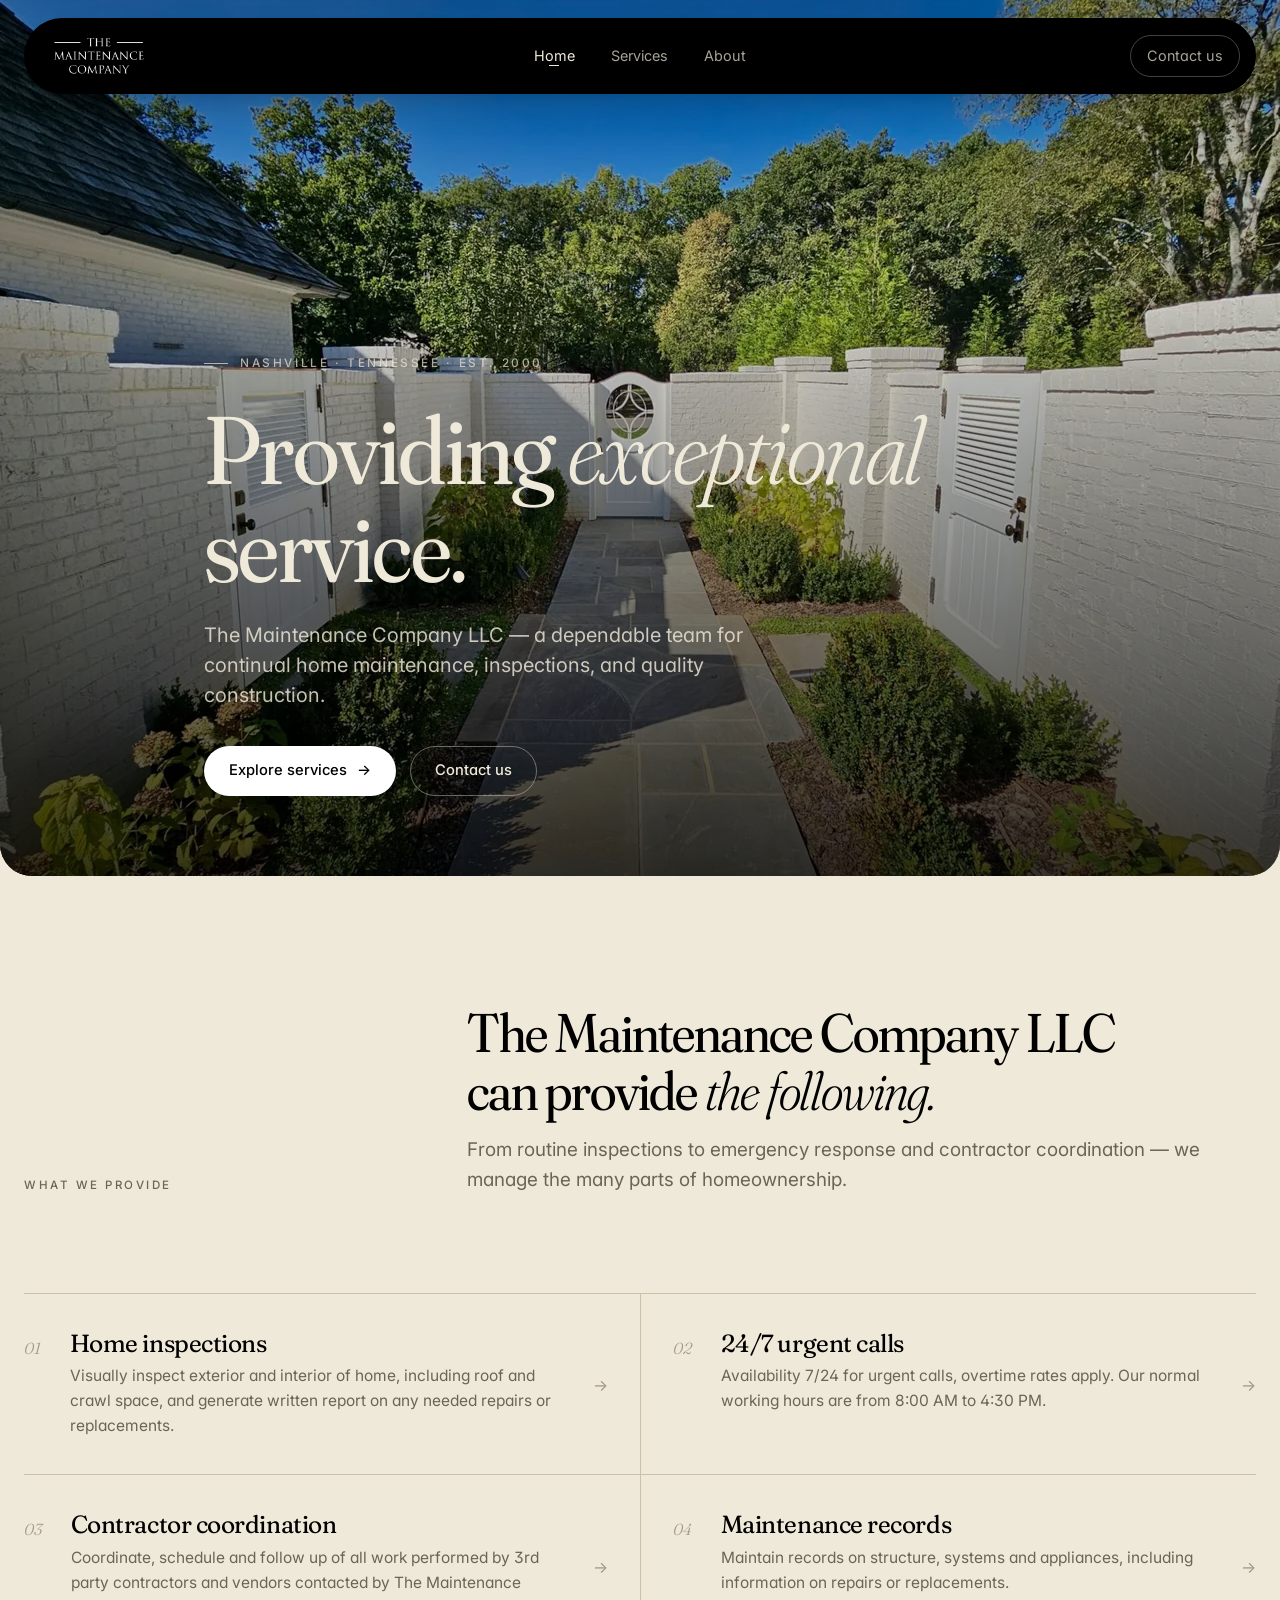
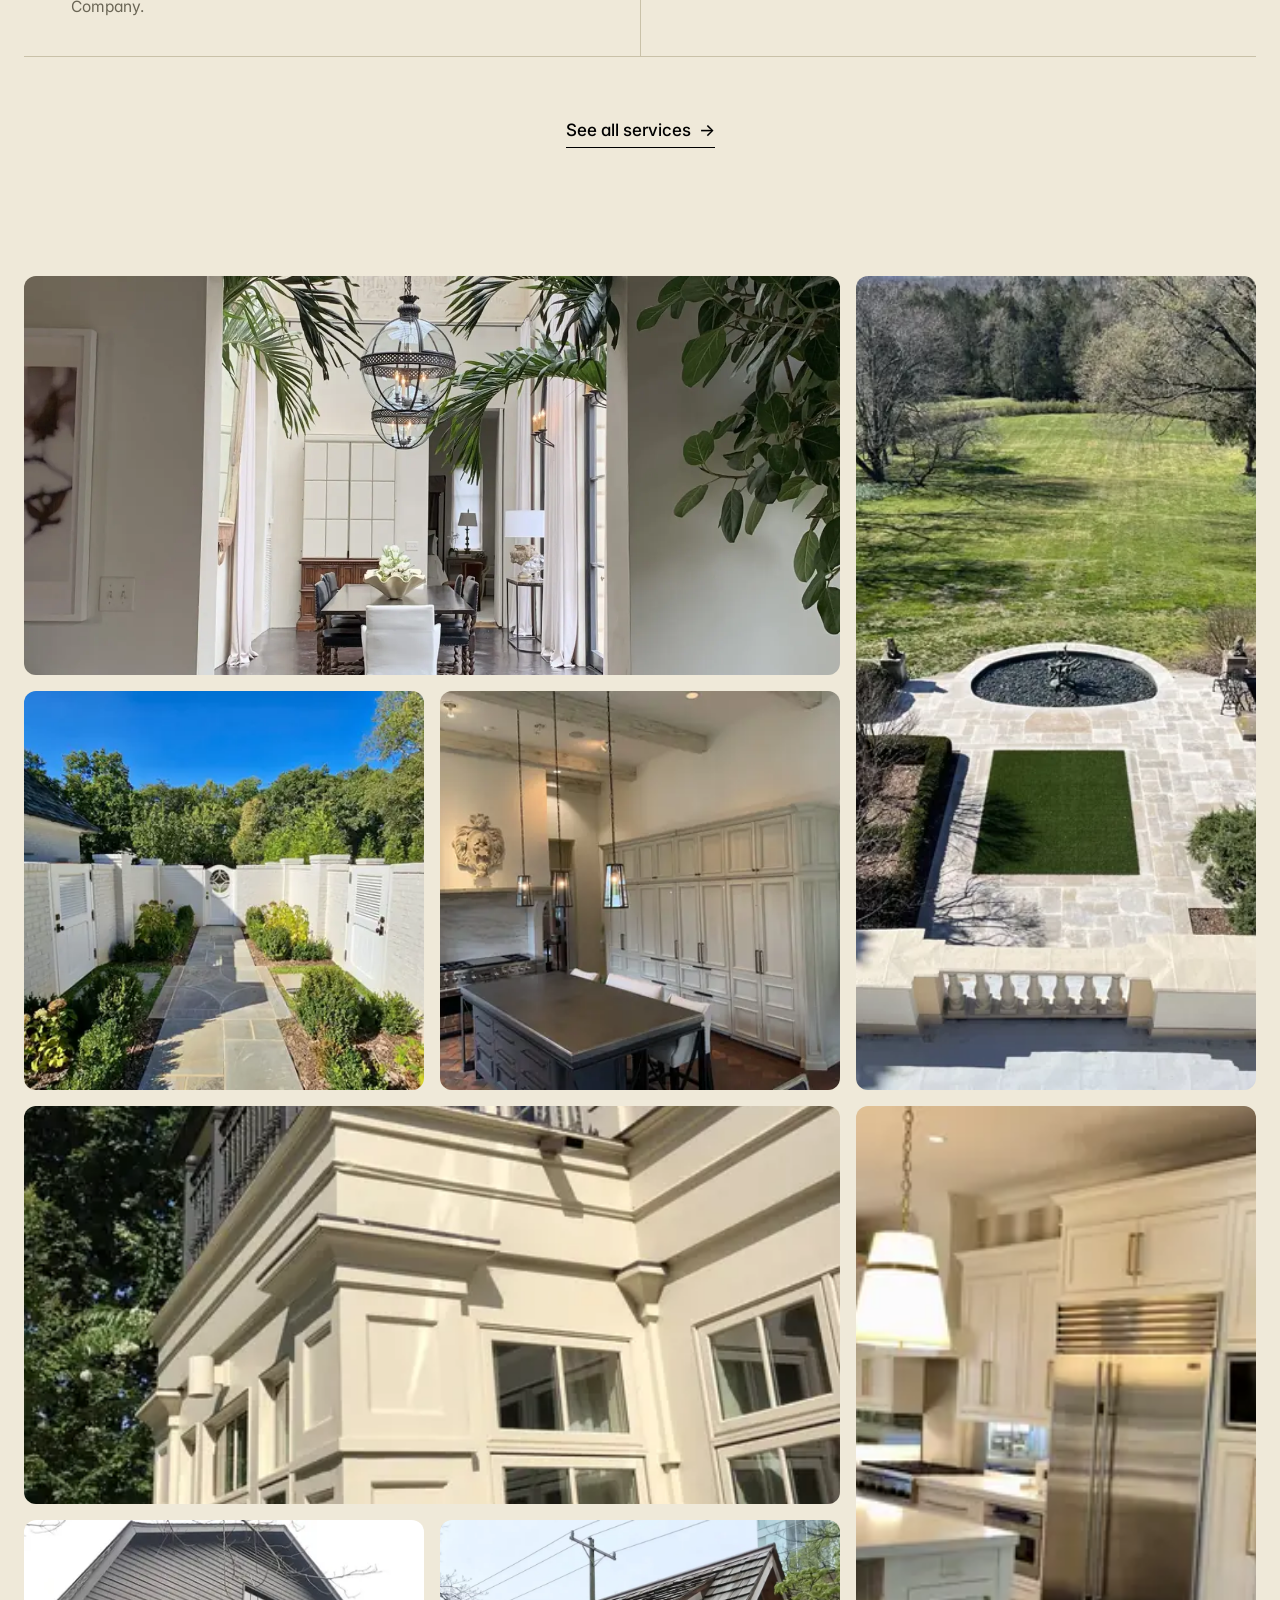
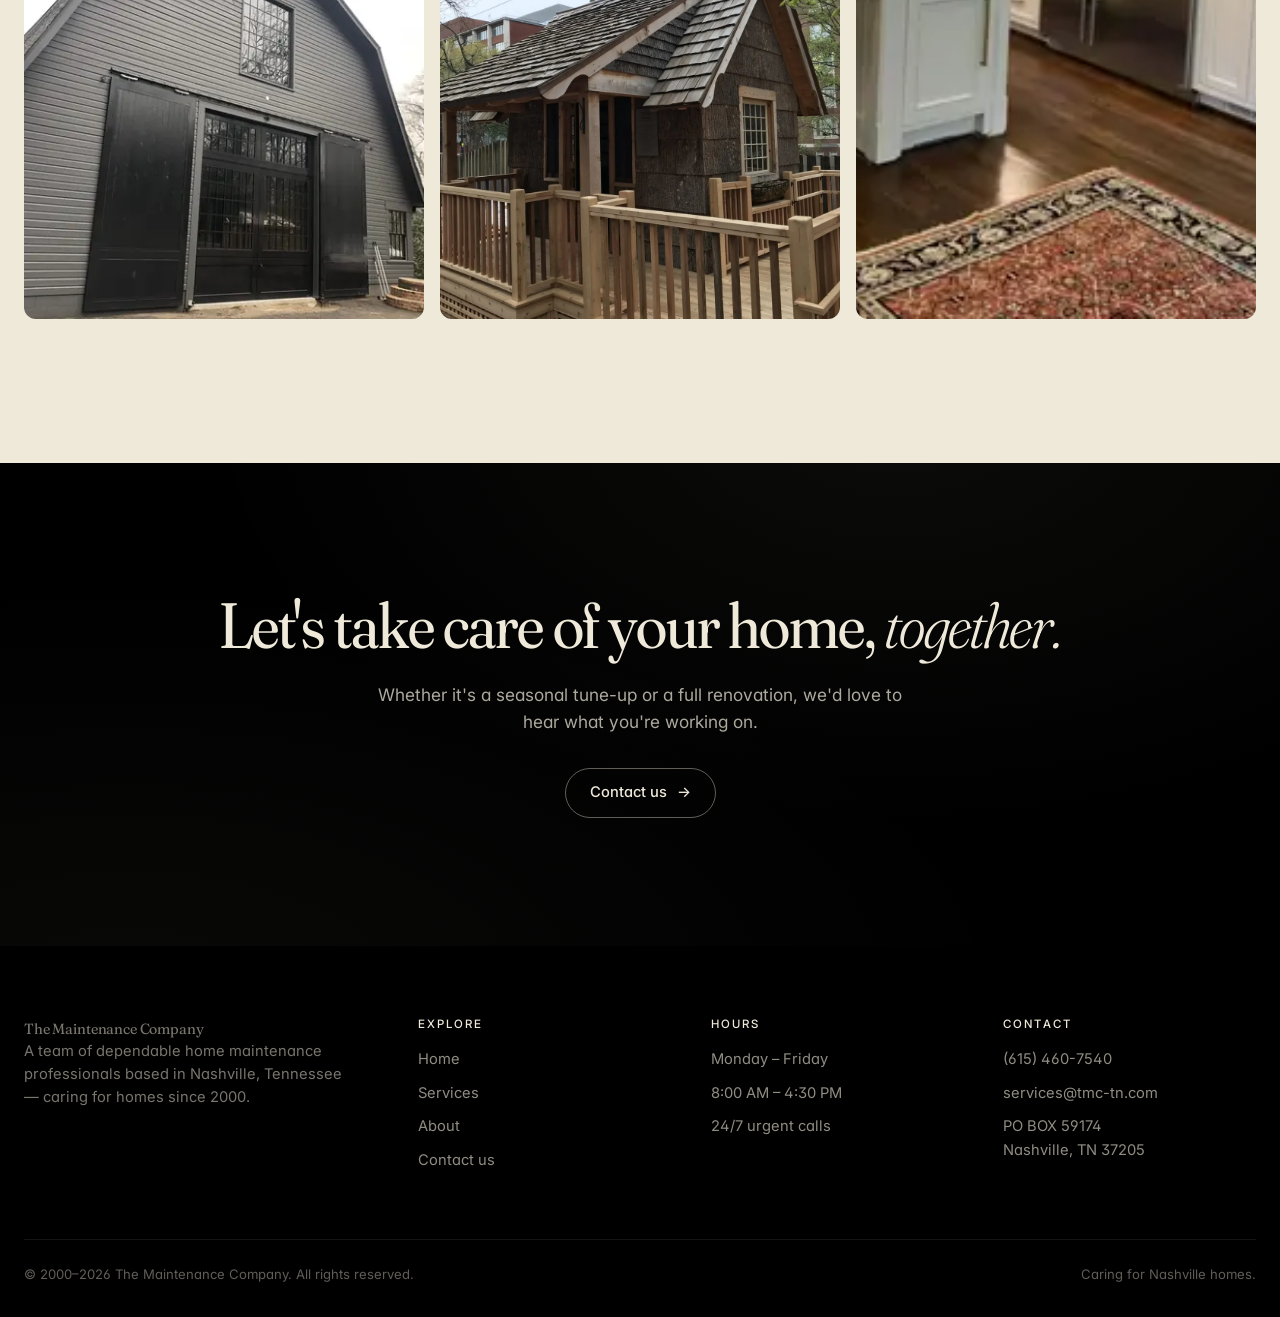
==== commit 8b8b0204: "v4–v7: floating pill header, fixed bento, brighter form, hero peek Header - Floating pill centered, " ====
--- a/index.html
+++ b/index.html
@@ -33,19 +33,20 @@
       </ul>
     </div>
     <ul class="nav-links nav-cta">
-      <li><a href="contact.html" class="btn">Contact us</a></li>
+      <li><a href="contact.html" class="btn btn-ghost">Contact us</a></li>
     </ul>
     <button class="nav-toggle" aria-label="Toggle menu" aria-expanded="false" aria-controls="nav-mobile">
       <span class="nav-toggle-bar"></span>
     </button>
   </nav>
-  <ul class="nav-links" id="nav-mobile">
-    <li><a href="index.html" class="is-active">Home</a></li>
-    <li><a href="services.html">Services</a></li>
-    <li><a href="about.html">About</a></li>
-    <li class="nav-cta-mobile"><a href="contact.html">Contact us</a></li>
-  </ul>
 </header>
+
+<ul id="nav-mobile">
+  <li><a href="index.html" class="is-active">Home</a></li>
+  <li><a href="services.html">Services</a></li>
+  <li><a href="about.html">About</a></li>
+  <li class="nav-cta-mobile"><a href="contact.html">Contact us</a></li>
+</ul>
 
 <main id="main">
 
@@ -80,34 +81,38 @@
       </div>
 
       <div class="services-overview">
-        <article class="service-item reveal">
+        <a class="service-item reveal" href="services.html#maintenance">
           <span class="service-num">01</span>
           <div>
             <h3>Home inspections</h3>
             <p>Visually inspect exterior and interior of home, including roof and crawl space, and generate written report on any needed repairs or replacements.</p>
           </div>
-        </article>
-        <article class="service-item reveal">
+          <span class="service-item-arrow" aria-hidden="true">→</span>
+        </a>
+        <a class="service-item reveal" href="services.html#maintenance">
           <span class="service-num">02</span>
           <div>
             <h3>24/7 urgent calls</h3>
             <p>Availability 7/24 for urgent calls, overtime rates apply. Our normal working hours are from 8:00 AM to 4:30 PM.</p>
           </div>
-        </article>
-        <article class="service-item reveal">
+          <span class="service-item-arrow" aria-hidden="true">→</span>
+        </a>
+        <a class="service-item reveal" href="services.html#additions">
           <span class="service-num">03</span>
           <div>
             <h3>Contractor coordination</h3>
             <p>Coordinate, schedule and follow up of all work performed by 3rd party contractors and vendors contacted by The Maintenance Company.</p>
           </div>
-        </article>
-        <article class="service-item reveal">
+          <span class="service-item-arrow" aria-hidden="true">→</span>
+        </a>
+        <a class="service-item reveal" href="services.html#maintenance">
           <span class="service-num">04</span>
           <div>
             <h3>Maintenance records</h3>
             <p>Maintain records on structure, systems and appliances, including information on repairs or replacements.</p>
           </div>
-        </article>
+          <span class="service-item-arrow" aria-hidden="true">→</span>
+        </a>
       </div>
 
       <div style="text-align:center; margin-top:56px;" class="reveal">
@@ -116,19 +121,9 @@
     </div>
   </section>
 
-  <section>
-    <div class="container-wide">
-      <div class="section-head-split reveal">
-        <div class="eyebrow-col">
-          <span class="section-eyebrow">Selected work</span>
-        </div>
-        <div>
-          <h2>Projects across <em>Nashville.</em></h2>
-          <p class="lead">A glimpse at the homes, additions and renovations we've helped care for and bring to life.</p>
-        </div>
-      </div>
-
-      <div class="gallery-v3 gallery-home">
+  <section class="bento-section">
+    <div class="container">
+      <div class="gallery-v3 gallery-home gallery-bento">
         <figure class="gv-tile gv-1 reveal" data-full="images/IMG_4064-1400w.jpg">
           <picture>
             <source type="image/webp" srcset="images/IMG_4064-480w.webp 480w, images/IMG_4064-800w.webp 800w, images/IMG_4064-1400w.webp 1400w" sizes="(max-width: 980px) 100vw, 66vw">
--- a/css/styles.css
+++ b/css/styles.css
@@ -29,9 +29,10 @@
 
   /* Layout */
   --container:    1280px;
-  --container-wide: 1440px;
-  --header-h:     56px;
-  --header-gap:   16px;
+  --container-wide: 1280px;        /* unified — same width everywhere */
+  --container-pad: 24px;
+  --header-h:     76px;
+  --header-gap:   18px;
 
   /* Motion */
   --ease:         cubic-bezier(0.16, 1, 0.3, 1);
@@ -90,9 +91,9 @@
 p.lead { font-size: 1.18rem; line-height: 1.55; color: var(--ink-muted); }
 
 /* ---------- Layout ---------- */
-.container       { max-width: var(--container); margin: 0 auto; padding: 0 24px; }
-.container-wide  { max-width: var(--container-wide); margin: 0 auto; padding: 0 24px; }
-.container-narrow{ max-width: 800px; margin: 0 auto; padding: 0 24px; }
+.container       { max-width: var(--container); margin: 0 auto; padding: 0 var(--container-pad); }
+.container-wide  { max-width: var(--container-wide); margin: 0 auto; padding: 0 var(--container-pad); }
+.container-narrow{ max-width: 800px; margin: 0 auto; padding: 0 var(--container-pad); }
 
 section { padding: clamp(72px, 10vw, 128px) 0; }
 .section-tight { padding: clamp(48px, 7vw, 88px) 0; }
@@ -124,11 +125,11 @@
 .btn-primary:hover { opacity: 0.85; color: var(--bg); }
 
 .btn-secondary {
-  background: var(--bg);
+  background: #ffffff;
   color: var(--ink);
-  border-color: var(--ink);
-}
-.btn-secondary:hover { background: var(--ink); color: var(--bg); }
+  border-color: transparent;
+}
+.btn-secondary:hover { background: var(--ink); color: #ffffff; }
 
 .btn-ghost {
   background: transparent;
@@ -170,9 +171,11 @@
 .site-header {
   position: fixed;
   top: var(--header-gap);
-  left: var(--header-gap);
-  right: var(--header-gap);
+  left: var(--container-pad);
+  right: var(--container-pad);
   z-index: 100;
+  margin: 0 auto;
+  max-width: calc(var(--container) - 2 * var(--container-pad)); /* matches container content width */
   height: var(--header-h);
   background: var(--header-bg);
   color: var(--header-fg);
@@ -180,14 +183,14 @@
   display: flex;
   align-items: stretch;
   padding: 0;
-  box-shadow: 0 8px 30px -8px rgba(0, 0, 0, 0.18), 0 2px 8px rgba(0, 0, 0, 0.06);
+  box-shadow: 0 14px 36px -10px rgba(0, 0, 0, 0.22), 0 2px 8px rgba(0, 0, 0, 0.06);
 }
 .nav {
   flex: 1;
   display: flex;
   align-items: center;
   justify-content: space-between;
-  padding: 0 8px 0 24px;
+  padding: 0 16px 0 24px;     /* right 16px = same as button vertical inset */
   gap: 16px;
 }
 .nav-logo {
@@ -197,7 +200,7 @@
   height: 100%;
 }
 .nav-logo img {
-  height: 32px;
+  height: 50px;       /* larger logo per feedback */
   width: auto;
   display: block;
 }
@@ -239,18 +242,13 @@
 }
 .nav-cta {
   flex: 0 0 auto;
-  height: calc(var(--header-h) - 8px);
-  margin: 4px;
-}
-.nav-cta .btn {
-  background: var(--header-fg);
-  color: var(--ink);
-  height: 100%;
-  padding: 0 22px;
-  font-size: 0.88rem;
-  border-color: var(--header-fg);
-}
-.nav-cta .btn:hover { opacity: 0.85; }
+  display: flex;
+  align-items: center;
+  list-style: none;
+  margin: 0;
+  padding: 0;
+}
+/* Contact us in header uses .btn .btn-secondary — same as hero "Explore services" */
 
 .nav-toggle {
   display: none;
@@ -287,80 +285,84 @@
 .nav-toggle[aria-expanded="true"] .nav-toggle-bar::before { top: 0; transform: rotate(45deg); }
 .nav-toggle[aria-expanded="true"] .nav-toggle-bar::after  { top: 0; transform: rotate(-45deg); }
 
+/* Mobile menu (sibling of header — always positioned in viewport, same width as header) */
+#nav-mobile {
+  position: fixed;
+  top: calc(var(--header-h) + var(--header-gap) + 8px);
+  left: var(--container-pad);
+  right: var(--container-pad);
+  margin: 0 auto;
+  max-width: calc(var(--container) - 2 * var(--container-pad));
+  z-index: 99;
+  display: none;                    /* hidden by default; shown on mobile */
+  flex-direction: column;
+  list-style: none;
+  margin: 0;
+  padding: 12px;
+  background: var(--header-bg);
+  color: var(--header-fg);
+  border-radius: 22px;
+  box-shadow: 0 12px 30px -8px rgba(0, 0, 0, 0.25);
+  transform: translateY(-20px);
+  opacity: 0;
+  pointer-events: none;
+  transition: transform var(--t-med) var(--ease), opacity var(--t-med) var(--ease);
+}
+#nav-mobile.is-open {
+  transform: translateY(0);
+  opacity: 1;
+  pointer-events: auto;
+}
+#nav-mobile li { display: block; }
+#nav-mobile a {
+  color: var(--header-fg);
+  padding: 14px 18px;
+  font-size: 1rem;
+  opacity: 0.85;
+  border-radius: 12px;
+  display: block;
+  text-decoration: none;
+  transition: background var(--t-fast) var(--ease), opacity var(--t-fast) var(--ease);
+}
+#nav-mobile a:hover { opacity: 1; background: rgba(239, 233, 217, 0.06); }
+#nav-mobile a.is-active { opacity: 1; background: rgba(239, 233, 217, 0.1); }
+#nav-mobile .nav-cta-mobile { margin-top: 8px; }
+#nav-mobile .nav-cta-mobile a {
+  background: var(--header-fg);
+  color: var(--ink);
+  text-align: center;
+  border-radius: 999px;
+  opacity: 1;
+}
+
 @media (max-width: 760px) {
   :root { --header-gap: 10px; }
-  .site-header { height: 52px; border-radius: 999px; }
-  .nav { padding: 0 6px 0 18px; }
-  .nav-logo img { height: 28px; }
+  .site-header { height: 60px; }
+  .nav { padding: 0 6px 0 16px; }
+  .nav-logo img { height: 44px; }      /* bigger mobile logo */
   .nav-center { display: none; }
   .nav-toggle { display: inline-flex; }
   .nav-cta { display: none; }
-
-  /* Mobile menu drop-down panel */
-  .nav-links {
-    position: fixed;
-    top: calc(52px + var(--header-gap) + 8px);
-    left: var(--header-gap);
-    right: var(--header-gap);
-    flex-direction: column;
-    align-items: stretch;
-    gap: 0;
-    padding: 12px;
-    background: var(--header-bg);
-    color: var(--header-fg);
-    border-radius: 22px;
-    transform: translateY(-20px);
-    opacity: 0;
-    pointer-events: none;
-    transition: transform var(--t-med) var(--ease), opacity var(--t-med) var(--ease);
-    box-shadow: 0 12px 30px -8px rgba(0,0,0,0.25);
-  }
-  .nav-links.is-open {
-    transform: translateY(0);
-    opacity: 1;
-    pointer-events: auto;
-  }
-  .nav-links a {
-    padding: 14px 18px;
-    font-size: 1rem;
-    opacity: 0.85;
-    border-radius: 12px;
-  }
-  .nav-links a.is-active::after { display: none; }
-  .nav-links a.is-active { background: rgba(239, 233, 217, 0.08); }
-  .nav-links .nav-cta-mobile {
-    margin-top: 6px;
-    padding: 0;
-  }
-  .nav-links .nav-cta-mobile a {
-    background: var(--header-fg);
-    color: var(--ink);
-    text-align: center;
-    border-radius: 999px;
-    padding: 14px 18px;
-    opacity: 1;
-  }
-}
-@media (min-width: 761px) {
-  .nav-cta-mobile { display: none !important; }
-}
-
-/* Hide center group on tablet, leave room */
+  #nav-mobile { display: flex; }       /* now visible (animated open/close) */
+}
+
+/* Tablet: tighten center menu spacing only; keep CTA button at hero size */
 @media (max-width: 1000px) and (min-width: 761px) {
-  .nav-cta .btn { padding: 0 16px; font-size: 0.82rem; }
   .nav-links a { padding: 8px 12px; font-size: 0.86rem; }
 }
 
 /* ---------- Hero ---------- */
 .hero {
   position: relative;
-  min-height: 100vh;
+  min-height: calc(100vh - 24px);  /* leave a sliver so next section peeks through */
   display: flex;
   align-items: flex-end;
   color: var(--header-fg);
   padding: calc(var(--header-h) + 60px) 0 80px;
   overflow: hidden;
   background: var(--header-bg);
+  border-bottom-left-radius: 32px;
+  border-bottom-right-radius: 32px;
 }
 .hero-bg {
   position: absolute;
@@ -494,6 +496,9 @@
   gap: 28px;
   border-bottom: 1px solid var(--line);
   transition: background var(--t-med) var(--ease);
+  color: inherit;
+  text-decoration: none;
+  cursor: pointer;
 }
 .service-item:nth-child(2n) {
   padding-left: 32px;
@@ -501,6 +506,7 @@
   border-left: 1px solid var(--line);
 }
 .service-item:hover { background: var(--paper-soft); }
+.service-item > div { flex: 1; }
 .service-num {
   font-family: var(--font-serif);
   font-style: italic;
@@ -514,6 +520,18 @@
 }
 .service-item h3 { margin: 0 0 8px; }
 .service-item p { color: var(--ink-muted); margin: 0; font-size: 0.97rem; }
+.service-item-arrow {
+  flex: 0 0 auto;
+  color: var(--ink-faint);
+  font-size: 1rem;
+  transition: transform var(--t-med) var(--ease), color var(--t-fast) var(--ease);
+  margin-top: 4px;
+  align-self: center;
+}
+.service-item:hover .service-item-arrow { color: var(--ink); transform: translateX(4px); }
+
+/* Anchor scroll offset for floating header */
+.service-detail[id] { scroll-margin-top: calc(var(--header-h) + var(--header-gap) + 24px); }
 
 @media (max-width: 740px) {
   .services-overview { grid-template-columns: 1fr; }
@@ -579,21 +597,34 @@
   padding: 0;
 }
 .service-list li {
-  padding: 12px 0;
-  border-bottom: 1px solid var(--line-soft);
-  font-size: 0.96rem;
+  padding: 11px 0 11px 30px;
+  position: relative;
+  font-size: 0.97rem;
   color: var(--ink-soft);
-  display: flex;
-  align-items: baseline;
-  gap: 12px;
-}
+  line-height: 1.45;
+}
+/* Dot with translucent halo (restored v1 style) */
 .service-list li::before {
-  content: "—";
-  color: var(--ink-faint);
-  font-variant-numeric: tabular-nums;
-  flex: 0 0 auto;
-}
-.service-list li:last-child { border-bottom: 0; }
+  content: "";
+  position: absolute;
+  left: 0;
+  top: 18px;
+  width: 14px;
+  height: 14px;
+  background: var(--ink);
+  border-radius: 50%;
+  opacity: 0.14;
+}
+.service-list li::after {
+  content: "";
+  position: absolute;
+  left: 5px;
+  top: 23px;
+  width: 4px;
+  height: 4px;
+  background: var(--ink);
+  border-radius: 50%;
+}
 
 .service-sub-heading {
   font-family: var(--font-sans);
@@ -624,21 +655,31 @@
   .service-list-grid { grid-template-columns: 1fr; }
 }
 
-/* ---------- Editorial Gallery (cleaner v3) ---------- */
+/* ---------- Bento Gallery (v7 — 5px gap, more space below) ---------- */
+.bento-section {
+  padding: 0 0 clamp(96px, 12vw, 144px);
+}
+.bento-section.has-head {
+  padding-top: clamp(72px, 9vw, 112px);
+}
+.bento-head { margin: 0 0 32px; max-width: 760px; }
+.bento-head h2 { margin: 0; font-size: clamp(1.8rem, 3.2vw, 2.4rem); }
+
 .gallery-v3 {
   display: grid;
-  grid-template-columns: repeat(12, 1fr);
-  gap: 20px;
+  gap: 16px;
 }
 .gv-tile {
   position: relative;
+  margin: 0;                     /* reset default <figure> browser margin */
   overflow: hidden;
-  border-radius: var(--radius-md);
+  border-radius: 12px;
   background: var(--paper-soft);
   cursor: zoom-in;
 }
 .gv-tile img {
-  width: 100%; height: 100%;
+  width: 100%;
+  height: 100%;
   object-fit: cover;
   transition: transform 1.1s var(--ease), opacity var(--t-med) var(--ease);
 }
@@ -651,65 +692,65 @@
   font-weight: 300;
   font-size: 0.95rem;
   color: var(--header-fg);
-  text-shadow: 0 1px 12px rgba(0,0,0,0.5);
+  text-shadow: 0 1px 12px rgba(0, 0, 0, 0.5);
   opacity: 0;
   transform: translateY(6px);
   transition: opacity var(--t-med) var(--ease), transform var(--t-med) var(--ease);
 }
 .gv-tile:hover .gv-tile-cap { opacity: 1; transform: translateY(0); }
 
-/* Home gallery: 8 photos, structured 2-row magazine layout */
-/* Row 1: 8/4 split (large landscape + tall portrait) */
-/* Row 2: 4/4/4 three equal portraits */
-/* Row 3: 4/8 split (small portrait + wide landscape) */
-.gallery-home .gv-1 { grid-column: 1 / span 8; aspect-ratio: 16 / 10; }
-.gallery-home .gv-2 { grid-column: 9 / span 4; aspect-ratio: 4 / 5; grid-row: span 2; }
-.gallery-home .gv-3 { grid-column: 1 / span 4; aspect-ratio: 1 / 1; }
-.gallery-home .gv-4 { grid-column: 5 / span 4; aspect-ratio: 1 / 1; }
-.gallery-home .gv-5 { grid-column: 1 / span 4; aspect-ratio: 4 / 5; }
-.gallery-home .gv-6 { grid-column: 5 / span 4; aspect-ratio: 4 / 5; }
-.gallery-home .gv-7 { grid-column: 9 / span 4; aspect-ratio: 4 / 5; }
-.gallery-home .gv-8 { grid-column: 1 / span 12; aspect-ratio: 21 / 9; }
-
-/* Services projects: 11 photos, alternating wide + 3-up */
-.gallery-projects .gv-1  { grid-column: 1 / span 12; aspect-ratio: 21 / 9; }
-.gallery-projects .gv-2  { grid-column: 1 / span 4; aspect-ratio: 4 / 5; }
-.gallery-projects .gv-3  { grid-column: 5 / span 4; aspect-ratio: 4 / 5; }
-.gallery-projects .gv-4  { grid-column: 9 / span 4; aspect-ratio: 4 / 5; }
-.gallery-projects .gv-5  { grid-column: 1 / span 7; aspect-ratio: 7 / 5; }
-.gallery-projects .gv-6  { grid-column: 8 / span 5; aspect-ratio: 4 / 5; }
-.gallery-projects .gv-7  { grid-column: 1 / span 4; aspect-ratio: 1 / 1; }
-.gallery-projects .gv-8  { grid-column: 5 / span 4; aspect-ratio: 1 / 1; }
-.gallery-projects .gv-9  { grid-column: 9 / span 4; aspect-ratio: 1 / 1; }
-.gallery-projects .gv-10 { grid-column: 1 / span 5; aspect-ratio: 5 / 4; }
-.gallery-projects .gv-11 { grid-column: 6 / span 7; aspect-ratio: 7 / 5; }
-
-@media (max-width: 980px) {
-  .gallery-v3 { grid-template-columns: repeat(6, 1fr); gap: 14px; }
-  .gallery-home .gv-1 { grid-column: 1 / span 6; aspect-ratio: 16 / 10; }
-  .gallery-home .gv-2 { grid-column: 1 / span 3; aspect-ratio: 4 / 5; grid-row: auto; }
-  .gallery-home .gv-3 { grid-column: 4 / span 3; aspect-ratio: 4 / 5; }
-  .gallery-home .gv-4 { grid-column: 1 / span 3; aspect-ratio: 4 / 5; }
-  .gallery-home .gv-5 { grid-column: 4 / span 3; aspect-ratio: 4 / 5; }
-  .gallery-home .gv-6 { grid-column: 1 / span 3; aspect-ratio: 4 / 5; }
-  .gallery-home .gv-7 { grid-column: 4 / span 3; aspect-ratio: 4 / 5; }
-  .gallery-home .gv-8 { grid-column: 1 / span 6; aspect-ratio: 16 / 10; }
-
-  .gallery-projects .gv-1  { grid-column: 1 / span 6; aspect-ratio: 16 / 10; }
-  .gallery-projects .gv-2,
-  .gallery-projects .gv-3,
-  .gallery-projects .gv-4  { grid-column: span 2; aspect-ratio: 4 / 5; }
-  .gallery-projects .gv-5  { grid-column: 1 / span 3; aspect-ratio: 4 / 5; }
-  .gallery-projects .gv-6  { grid-column: 4 / span 3; aspect-ratio: 4 / 5; }
-  .gallery-projects .gv-7,
-  .gallery-projects .gv-8,
-  .gallery-projects .gv-9  { grid-column: span 2; aspect-ratio: 1 / 1; }
-  .gallery-projects .gv-10 { grid-column: 1 / span 3; aspect-ratio: 5 / 4; }
-  .gallery-projects .gv-11 { grid-column: 4 / span 3; aspect-ratio: 5 / 4; }
-}
-@media (max-width: 600px) {
-  .gallery-v3 { grid-template-columns: 1fr; }
-  .gallery-v3 .gv-tile { grid-column: 1 !important; grid-row: auto !important; aspect-ratio: 4 / 3 !important; }
+/* Desktop: 3-col bento with explicit placement → every cell filled */
+@media (min-width: 760px) {
+  .gallery-bento {
+    grid-template-columns: repeat(3, 1fr);
+  }
+
+  /* HOME: 8 tiles, 3-col × 4-row, square cells */
+  /*  Row 1: [1   1] [2]   */
+  /*  Row 2: [3] [4] [2]   */
+  /*  Row 3: [5   5] [6]   */
+  /*  Row 4: [7] [8] [6]   */
+  .gallery-bento.gallery-home {
+    grid-template-rows: repeat(4, 1fr);
+    aspect-ratio: 3 / 4;
+  }
+  .gallery-bento.gallery-home .gv-1 { grid-column: 1 / 3; grid-row: 1 / 2; }
+  .gallery-bento.gallery-home .gv-2 { grid-column: 3 / 4; grid-row: 1 / 3; }
+  .gallery-bento.gallery-home .gv-3 { grid-column: 1 / 2; grid-row: 2 / 3; }
+  .gallery-bento.gallery-home .gv-4 { grid-column: 2 / 3; grid-row: 2 / 3; }
+  .gallery-bento.gallery-home .gv-5 { grid-column: 1 / 3; grid-row: 3 / 4; }
+  .gallery-bento.gallery-home .gv-6 { grid-column: 3 / 4; grid-row: 3 / 5; }
+  .gallery-bento.gallery-home .gv-7 { grid-column: 1 / 2; grid-row: 4 / 5; }
+  .gallery-bento.gallery-home .gv-8 { grid-column: 2 / 3; grid-row: 4 / 5; }
+
+  /* SERVICES: 11 tiles, 3-col × 6-row, square cells */
+  /*  Row 1: [1 1 1]              banner          */
+  /*  Row 2: [2  2] [3]                            */
+  /*  Row 3: [4] [5] [3]                           */
+  /*  Row 4: [6] [7] [8]                           */
+  /*  Row 5: [9  9] [10]                           */
+  /*  Row 6: [11 11] [10]                          */
+  .gallery-bento.gallery-projects {
+    grid-template-rows: repeat(6, 1fr);
+    aspect-ratio: 1 / 2;
+  }
+  .gallery-bento.gallery-projects .gv-1  { grid-column: 1 / 4; grid-row: 1 / 2; }
+  .gallery-bento.gallery-projects .gv-2  { grid-column: 1 / 3; grid-row: 2 / 3; }
+  .gallery-bento.gallery-projects .gv-3  { grid-column: 3 / 4; grid-row: 2 / 4; }
+  .gallery-bento.gallery-projects .gv-4  { grid-column: 1 / 2; grid-row: 3 / 4; }
+  .gallery-bento.gallery-projects .gv-5  { grid-column: 2 / 3; grid-row: 3 / 4; }
+  .gallery-bento.gallery-projects .gv-6  { grid-column: 1 / 2; grid-row: 4 / 5; }
+  .gallery-bento.gallery-projects .gv-7  { grid-column: 2 / 3; grid-row: 4 / 5; }
+  .gallery-bento.gallery-projects .gv-8  { grid-column: 3 / 4; grid-row: 4 / 5; }
+  .gallery-bento.gallery-projects .gv-9  { grid-column: 1 / 3; grid-row: 5 / 6; }
+  .gallery-bento.gallery-projects .gv-10 { grid-column: 3 / 4; grid-row: 5 / 7; }
+  .gallery-bento.gallery-projects .gv-11 { grid-column: 1 / 3; grid-row: 6 / 7; }
+}
+
+/* Mobile: single column, equal stacked tiles */
+@media (max-width: 759px) {
+  .gallery-v3 { grid-template-columns: 1fr; gap: 16px; }
+  .gallery-v3 .gv-tile { aspect-ratio: 4 / 3; }
 }
 
 /* ---------- Lightbox ---------- */
@@ -866,7 +907,7 @@
 @media (max-width: 860px) { .contact-grid { grid-template-columns: 1fr; gap: 32px; } }
 
 .contact-card {
-  background: var(--paper);
+  background: #fdfaf2;          /* near-white with a hint of warmth */
   border: 1px solid var(--line-soft);
   border-radius: var(--radius-md);
   padding: clamp(28px, 4vw, 44px);
